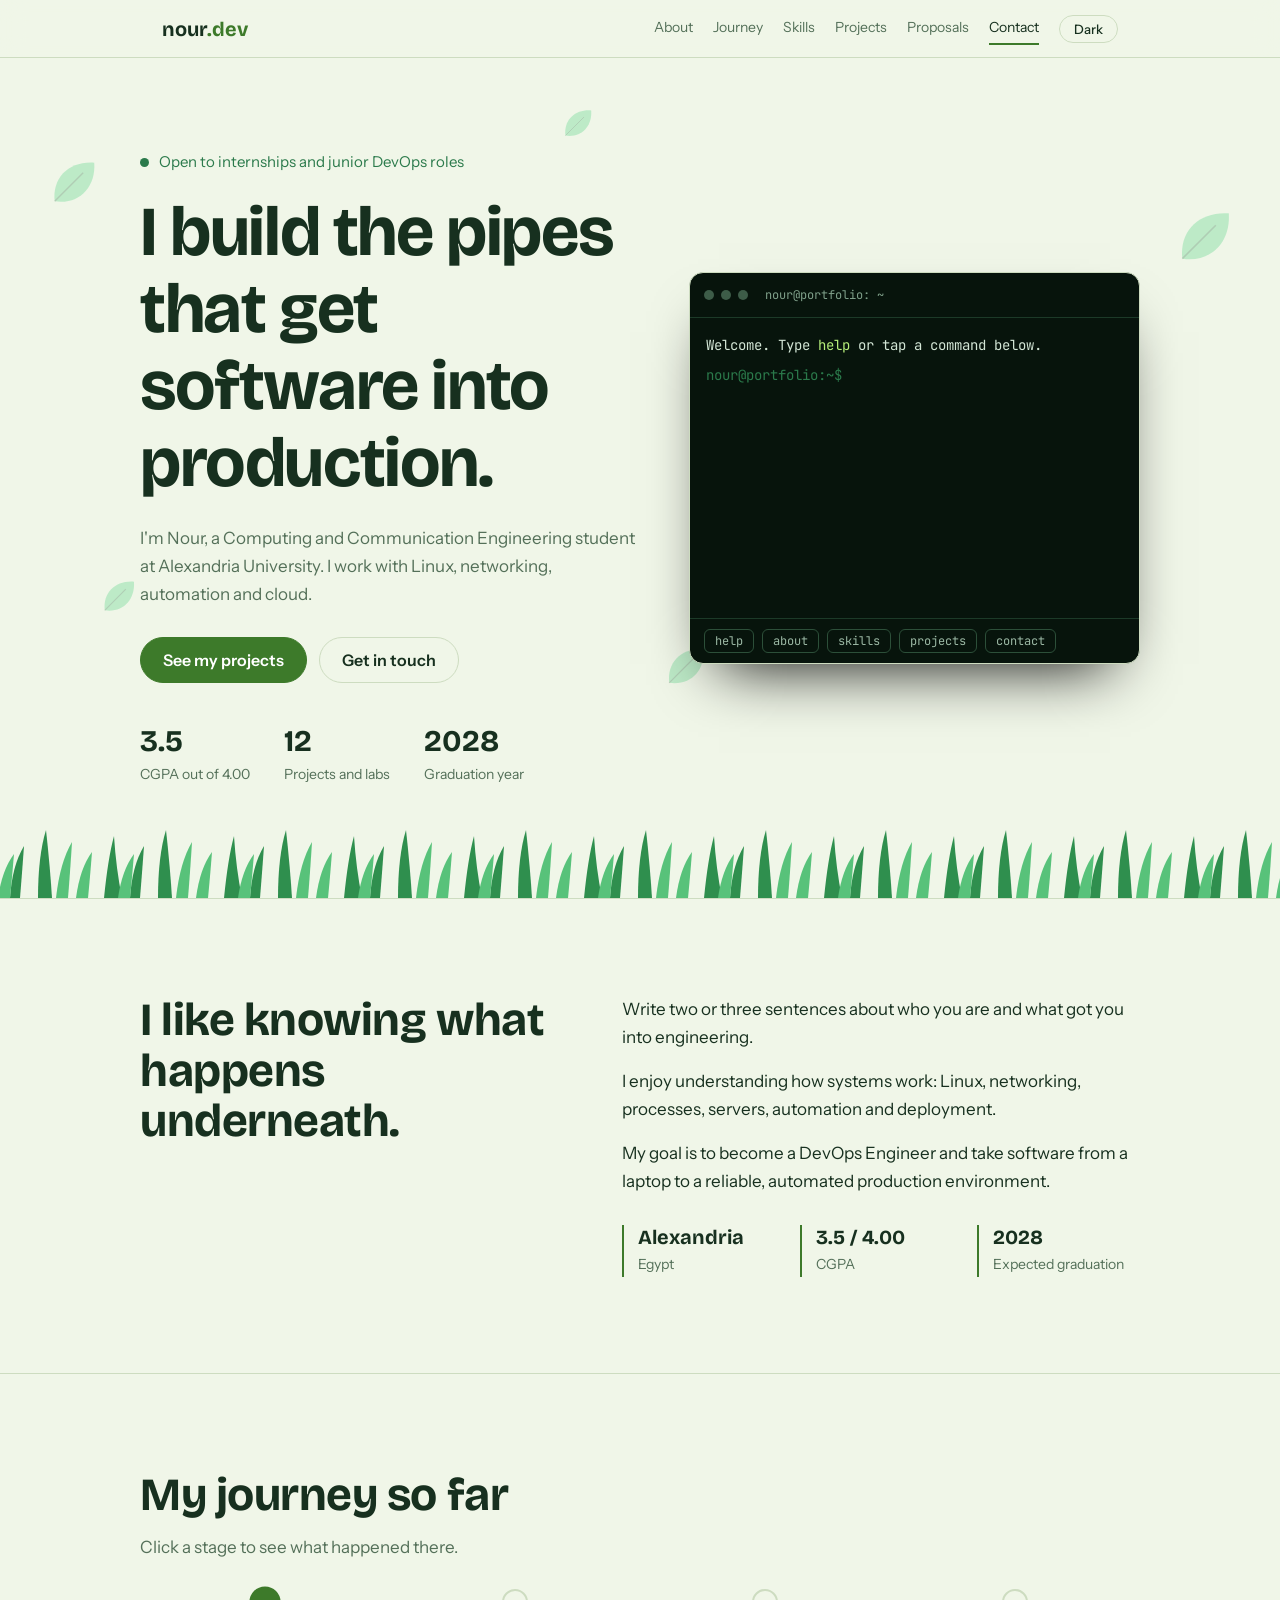
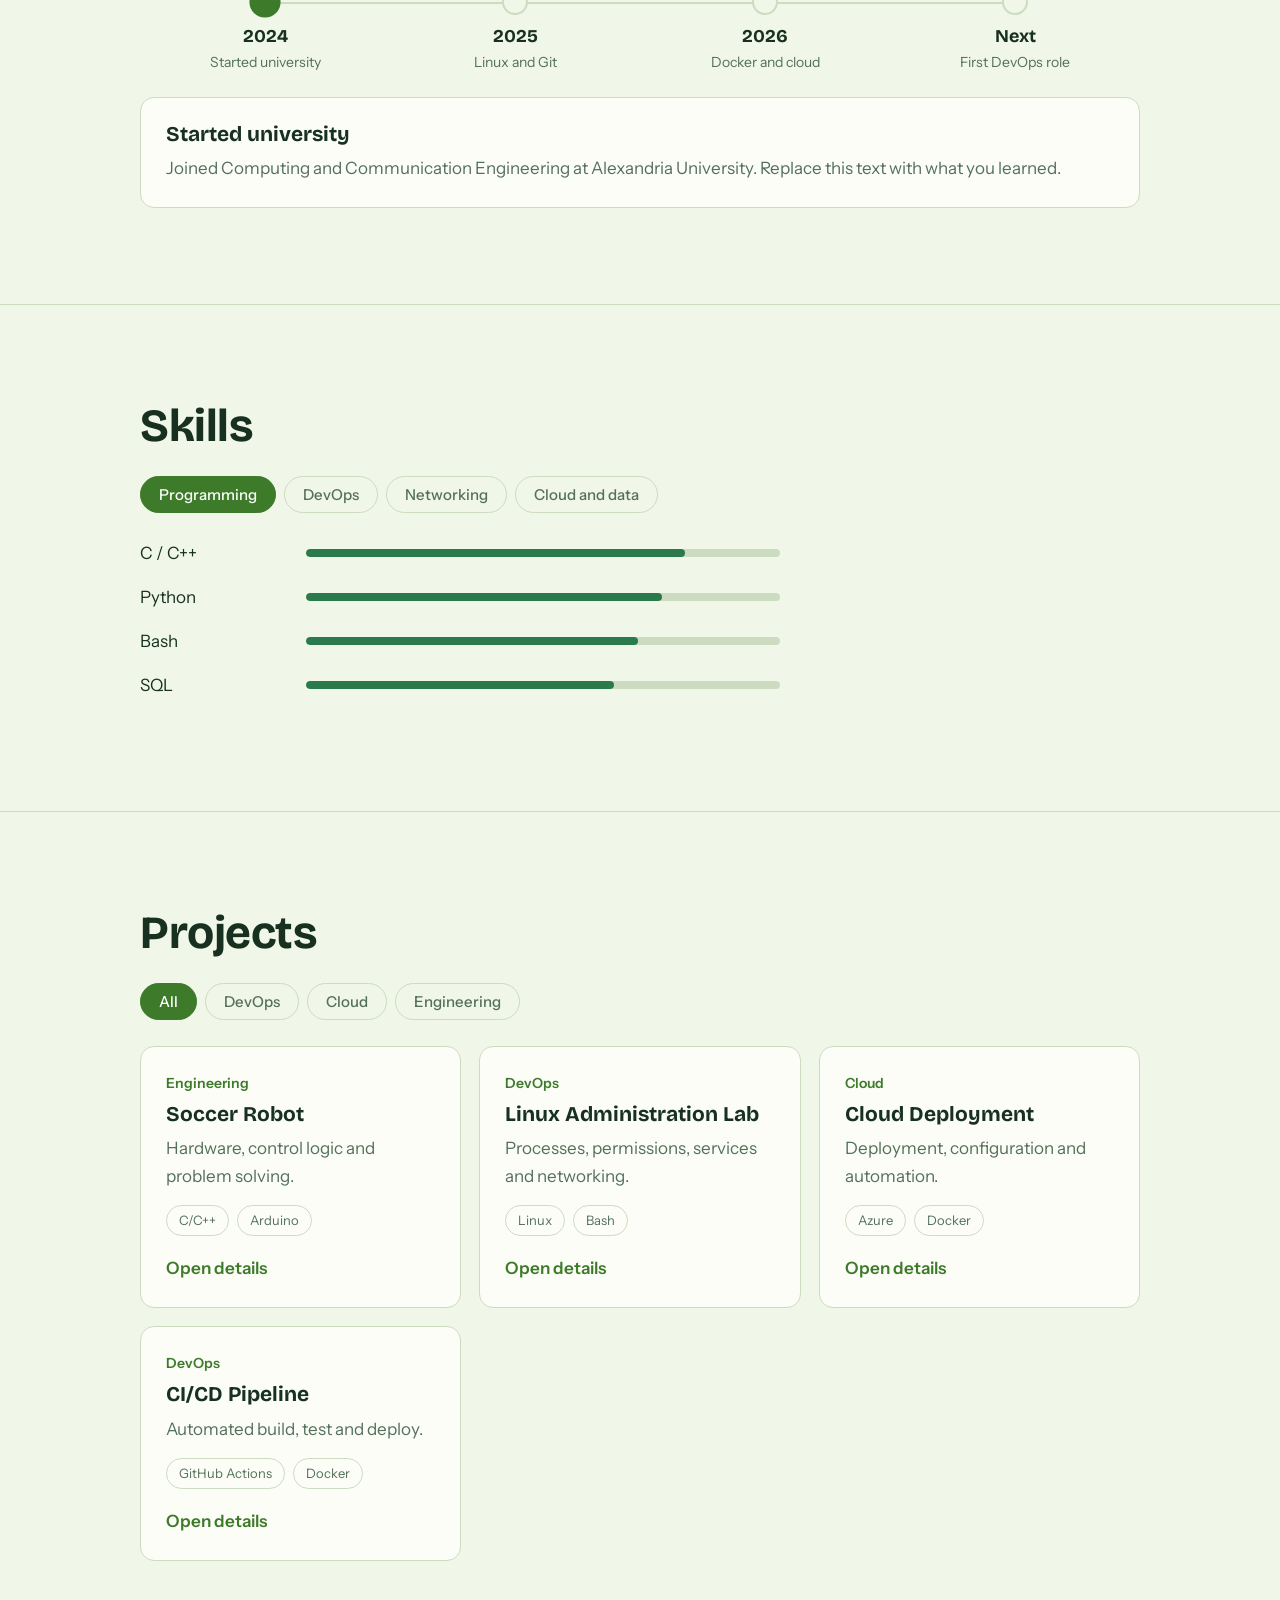
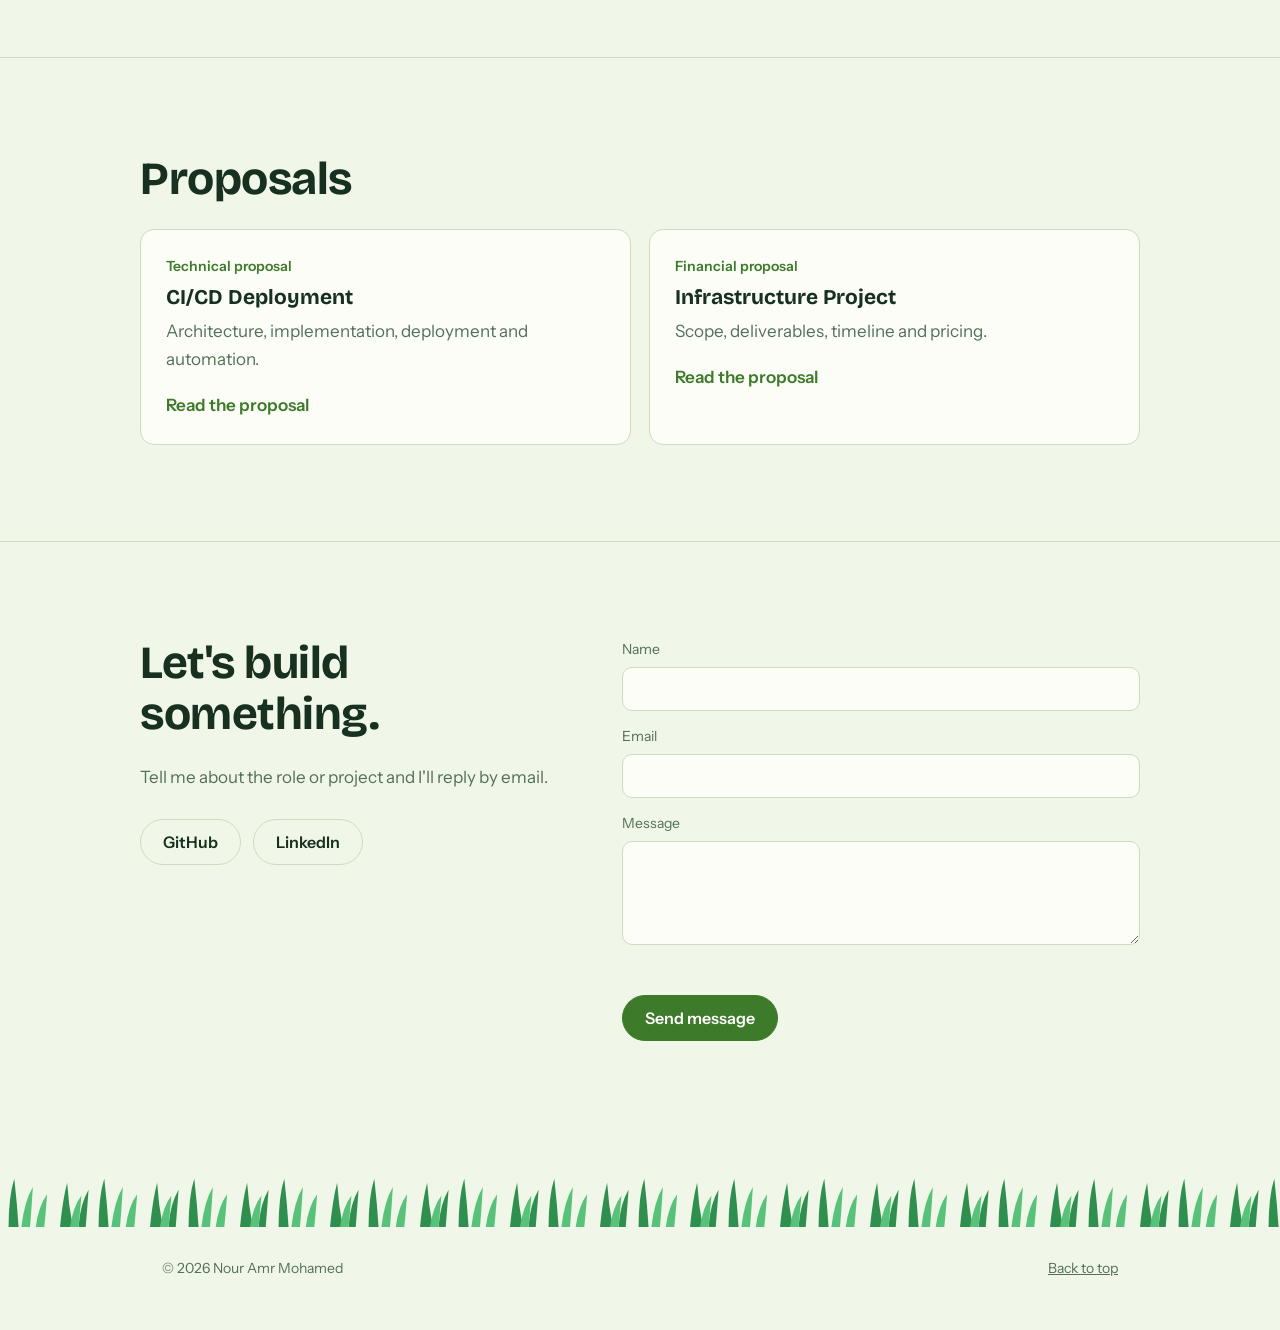
==== index.html @ ef07f208 "Add files via upload" ====
<!DOCTYPE html>
<html lang="en" data-theme="dark">
<head>
<meta charset="UTF-8">
<meta name="viewport" content="width=device-width, initial-scale=1.0">
<title>Nour Amr Mohamed — DevOps Engineer</title>
<meta name="description" content="Nour Amr Mohamed — Computing and Communication Engineering student and aspiring DevOps Engineer.">
<link rel="preconnect" href="https://fonts.googleapis.com">
<link rel="preconnect" href="https://fonts.gstatic.com" crossorigin>
<link rel="stylesheet" href="https://fonts.googleapis.com/css2?family=Bricolage+Grotesque:wght@500;700;800&family=Instrument+Sans:wght@400;500;600&family=JetBrains+Mono:wght@400;500&display=swap">
<link rel="stylesheet" href="style.css?v=5">
</head>
<body>
<div class="progress" id="progress"></div>

<nav>
  <div class="nav-container">
    <a class="logo" href="#home">nour<span>.dev</span></a>
    <button class="menu-btn" id="menuBtn" aria-label="Toggle menu" aria-expanded="false">Menu</button>
    <div class="nav-links" id="navLinks">
      <a href="#about">About</a>
      <a href="#journey">Journey</a>
      <a href="#skills">Skills</a>
      <a href="#projects">Projects</a>
      <a href="#proposals">Proposals</a>
      <a href="#contact">Contact</a>
      <button class="theme-btn" id="themeBtn" aria-label="Switch theme">Light</button>
    </div>
  </div>
</nav>

<header id="home">
  <i class="leaf" style="--x:4%;--y:12%;--s:46px;--d:0s"></i><i class="leaf" style="--x:44%;--y:6%;--s:30px;--d:-3s"></i><i class="leaf" style="--x:92%;--y:18%;--s:54px;--d:-6s"></i><i class="leaf" style="--x:8%;--y:62%;--s:34px;--d:-2s"></i><i class="leaf" style="--x:52%;--y:70%;--s:40px;--d:-8s"></i>
  <div class="container hero">
    <div>
      <p class="status"><i></i> Open to internships and junior DevOps roles</p>
      <h1>I build the pipes that get software into production.</h1>
      <p class="lead">I'm Nour, a Computing and Communication Engineering student at Alexandria University. I work with Linux, networking, automation and cloud.</p>
      <div class="buttons">
        <a class="button primary" href="#projects">See my projects</a>
        <a class="button" href="#contact">Get in touch</a>
      </div>
      <div class="counters">
        <div><b data-count="3.5" data-dec="1">0</b><span>CGPA out of 4.00</span></div>
        <div><b data-count="12">0</b><span>Projects and labs</span></div>
        <div><b data-count="2028">0</b><span>Graduation year</span></div>
      </div>
    </div>

    <div class="terminal" id="terminal" aria-label="Interactive terminal">
      <div class="term-bar"><span></span><span></span><span></span><em>nour@portfolio: ~</em></div>
      <div class="term-body" id="termBody">
        <div id="termOut"></div>
        <label class="term-line">
          <span class="prompt">nour@portfolio:~$</span>
          <input id="termIn" autocomplete="off" spellcheck="false" aria-label="Type a command">
        </label>
      </div>
      <div class="term-hints">
        <button data-cmd="help">help</button>
        <button data-cmd="about">about</button>
        <button data-cmd="skills">skills</button>
        <button data-cmd="projects">projects</button>
        <button data-cmd="contact">contact</button>
      </div>
    </div>
  </div>
  <div class="grass" aria-hidden="true"></div>
</header>

<section id="about">
  <div class="container split">
    <div>
      <h2>I like knowing what happens underneath.</h2>
    </div>
    <div class="prose">
      <p>Write two or three sentences about who you are and what got you into engineering.</p>
      <p>I enjoy understanding how systems work: Linux, networking, processes, servers, automation and deployment.</p>
      <p>My goal is to become a DevOps Engineer and take software from a laptop to a reliable, automated production environment.</p>
      <div class="facts">
        <div><b>Alexandria</b><span>Egypt</span></div>
        <div><b>3.5 / 4.00</b><span>CGPA</span></div>
        <div><b>2028</b><span>Expected graduation</span></div>
      </div>
    </div>
  </div>
</section>

<section id="journey">
  <div class="container">
    <h2>My journey so far</h2>
    <p class="muted intro">Click a stage to see what happened there.</p>
    <div class="pipeline" id="pipeline">
      <button class="stage active" data-i="0"><i></i><b>2024</b><span>Started university</span></button>
      <button class="stage" data-i="1"><i></i><b>2025</b><span>Linux and Git</span></button>
      <button class="stage" data-i="2"><i></i><b>2026</b><span>Docker and cloud</span></button>
      <button class="stage" data-i="3"><i></i><b>Next</b><span>First DevOps role</span></button>
    </div>
    <div class="card stage-detail" id="stageDetail" aria-live="polite"></div>
  </div>
</section>

<section id="skills">
  <div class="container">
    <h2>Skills</h2>
    <div class="tabs" role="tablist">
      <button class="tab active" data-tab="prog" role="tab">Programming</button>
      <button class="tab" data-tab="devops" role="tab">DevOps</button>
      <button class="tab" data-tab="net" role="tab">Networking</button>
      <button class="tab" data-tab="cloud" role="tab">Cloud and data</button>
    </div>

    <div class="panel active" id="prog">
      <div class="skill"><span>C / C++</span><div class="bar"><i style="--v:80%"></i></div></div>
      <div class="skill"><span>Python</span><div class="bar"><i style="--v:75%"></i></div></div>
      <div class="skill"><span>Bash</span><div class="bar"><i style="--v:70%"></i></div></div>
      <div class="skill"><span>SQL</span><div class="bar"><i style="--v:65%"></i></div></div>
    </div>
    <div class="panel" id="devops">
      <div class="skill"><span>Linux</span><div class="bar"><i style="--v:75%"></i></div></div>
      <div class="skill"><span>Git and GitHub</span><div class="bar"><i style="--v:80%"></i></div></div>
      <div class="skill"><span>Docker</span><div class="bar"><i style="--v:60%"></i></div></div>
      <div class="skill"><span>CI/CD</span><div class="bar"><i style="--v:55%"></i></div></div>
    </div>
    <div class="panel" id="net">
      <div class="skill"><span>TCP/IP</span><div class="bar"><i style="--v:70%"></i></div></div>
      <div class="skill"><span>CCNA fundamentals</span><div class="bar"><i style="--v:65%"></i></div></div>
      <div class="skill"><span>Troubleshooting</span><div class="bar"><i style="--v:60%"></i></div></div>
    </div>
    <div class="panel" id="cloud">
      <div class="skill"><span>Azure</span><div class="bar"><i style="--v:50%"></i></div></div>
      <div class="skill"><span>Data pipelines</span><div class="bar"><i style="--v:55%"></i></div></div>
      <div class="skill"><span>SQL</span><div class="bar"><i style="--v:65%"></i></div></div>
    </div>
  </div>
</section>

<section id="projects">
  <div class="container">
    <h2>Projects</h2>
    <div class="filters" id="filters">
      <button class="chip active" data-f="all">All</button>
      <button class="chip" data-f="devops">DevOps</button>
      <button class="chip" data-f="cloud">Cloud</button>
      <button class="chip" data-f="engineering">Engineering</button>
    </div>

    <div class="grid" id="projectGrid">
      <article class="card project" data-cat="engineering" tabindex="0"
        data-title="Soccer Robot"
        data-desc="Describe the robot, your role, the hardware you used and what you learned. Add results or a demo link."
        data-tags="C/C++,Arduino,Robotics" data-link="#">
        <p class="type">Engineering</p>
        <h3>Soccer Robot</h3>
        <p class="muted">Hardware, control logic and problem solving.</p>
        <div class="tags"><span>C/C++</span><span>Arduino</span></div>
        <span class="more">Open details</span>
      </article>

      <article class="card project" data-cat="devops" tabindex="0"
        data-title="Linux Administration Lab"
        data-desc="Explain the lab setup, what you practised (users, permissions, services, networking) and link the repository."
        data-tags="Linux,Bash,Networking" data-link="https://github.com/nouramr00434">
        <p class="type">DevOps</p>
        <h3>Linux Administration Lab</h3>
        <p class="muted">Processes, permissions, services and networking.</p>
        <div class="tags"><span>Linux</span><span>Bash</span></div>
        <span class="more">Open details</span>
      </article>

      <article class="card project" data-cat="cloud" tabindex="0"
        data-title="Cloud Deployment"
        data-desc="Describe the app, how it is deployed, and the automation behind it. Add an architecture diagram if you have one."
        data-tags="Azure,Docker,Git" data-link="https://github.com/nouramr00434">
        <p class="type">Cloud</p>
        <h3>Cloud Deployment</h3>
        <p class="muted">Deployment, configuration and automation.</p>
        <div class="tags"><span>Azure</span><span>Docker</span></div>
        <span class="more">Open details</span>
      </article>

      <article class="card project" data-cat="devops" tabindex="0"
        data-title="CI/CD Pipeline"
        data-desc="Describe the pipeline stages: build, test, containerise, deploy. Say which tool runs it."
        data-tags="GitHub Actions,Docker" data-link="https://github.com/nouramr00434">
        <p class="type">DevOps</p>
        <h3>CI/CD Pipeline</h3>
        <p class="muted">Automated build, test and deploy.</p>
        <div class="tags"><span>GitHub Actions</span><span>Docker</span></div>
        <span class="more">Open details</span>
      </article>
    </div>
  </div>
</section>

<section id="proposals">
  <div class="container">
    <h2>Proposals</h2>
    <div class="grid">
      <div class="card">
        <p class="type">Technical proposal</p>
        <h3>CI/CD Deployment</h3>
        <p class="muted">Architecture, implementation, deployment and automation.</p>
        <a class="more" href="proposals/technical-proposal.pdf">Read the proposal</a>
      </div>
      <div class="card">
        <p class="type">Financial proposal</p>
        <h3>Infrastructure Project</h3>
        <p class="muted">Scope, deliverables, timeline and pricing.</p>
        <a class="more" href="proposals/financial-proposal.pdf">Read the proposal</a>
      </div>
    </div>
  </div>
</section>

<section id="contact">
  <div class="container split">
    <div>
      <h2>Let's build something.</h2>
      <p class="muted">Tell me about the role or project and I'll reply by email.</p>
      <div class="buttons">
        <a class="button" href="https://github.com/nouramr00434">GitHub</a>
        <a class="button" href="https://www.linkedin.com/in/nour-amr-336510366/">LinkedIn</a>
      </div>
    </div>
    <form id="contactForm" novalidate>
      <label>Name<input name="name" required></label>
      <label>Email<input name="email" type="email" required></label>
      <label>Message<textarea name="msg" rows="4" required></textarea></label>
      <p class="form-msg" id="formMsg" role="status"></p>
      <button class="button primary" type="submit">Send message</button>
    </form>
  </div>
</section>

<div class="grass foot" aria-hidden="true"></div>
<footer>
  <p>© 2026 Nour Amr Mohamed</p>
  <a href="#home">Back to top</a>
</footer>

<dialog id="modal">
  <button class="close" id="closeModal" aria-label="Close">Close</button>
  <p class="type" id="mType"></p>
  <h3 id="mTitle"></h3>
  <p id="mDesc"></p>
  <div class="tags" id="mTags"></div>
  <a class="button primary" id="mLink" href="#">View on GitHub</a>
</dialog>

<script src="script.js?v=5"></script>
</body>
</html>
---- style.css ----
:root{
  --bg:#0d1f15;--surface:#13291c;--line:#244a33;
  --text:#e8f4e9;--muted:#9bb8a4;
  --accent:#a3e65f;--green:#5fd68c;--ink:#0d1f15;
  --display:'Bricolage Grotesque',sans-serif;
  --body:'Instrument Sans',sans-serif;
  --mono:'JetBrains Mono',ui-monospace,Menlo,Consolas,monospace;
}
:root[data-theme="light"]{
  --bg:#f0f6e8;--surface:#fbfdf6;--line:#cddcc0;
  --text:#17301f;--muted:#547059;--accent:#3d7a2a;--green:#2b7a4b;--ink:#fff;
}
*{box-sizing:border-box;margin:0}
html{scroll-behavior:smooth;scroll-padding-top:70px}
body{background:var(--bg);color:var(--text);font:17px/1.65 var(--body);transition:background .3s,color .3s}
a{color:inherit}
h1,h2,h3{font-family:var(--display);line-height:1.1}
h1{font-size:clamp(40px,6vw,70px);margin-bottom:22px;letter-spacing:-.02em}
h2{font-size:clamp(30px,4.5vw,46px);margin-bottom:24px;letter-spacing:-.01em}
h3{font-size:21px;margin-bottom:8px}
section{padding:96px 22px;border-top:1px solid var(--line)}
.container{max-width:1000px;margin:auto}
.muted{color:var(--muted)}
.intro{margin:-12px 0 28px}
.split{display:grid;grid-template-columns:1fr 1.2fr;gap:50px;align-items:start}
:focus-visible{outline:2px solid var(--accent);outline-offset:3px}

.progress{position:fixed;top:0;left:0;height:3px;width:0;background:var(--accent);z-index:30}

/* nav */
nav{position:sticky;top:0;z-index:20;background:color-mix(in srgb,var(--bg) 88%,transparent);backdrop-filter:blur(12px);border-bottom:1px solid var(--line)}
.nav-container{max-width:1000px;margin:auto;padding:12px 22px;display:flex;justify-content:space-between;align-items:center;gap:20px}
.logo{font:700 20px var(--display);text-decoration:none}
.logo span{color:var(--accent)}
.nav-links{display:flex;gap:20px;align-items:center}
.nav-links a{color:var(--muted);text-decoration:none;font-size:14px;padding:4px 0;border-bottom:2px solid transparent}
.nav-links a:hover{color:var(--text)}
.nav-links a.active{color:var(--text);border-color:var(--accent)}
.theme-btn,.menu-btn{font:500 13px var(--body);background:none;color:var(--text);border:1px solid var(--line);border-radius:999px;padding:5px 14px;cursor:pointer}
.menu-btn{display:none}

/* hero */
#home{position:relative;overflow:hidden;padding-bottom:110px;border-top:none;padding:70px 22px 90px;min-height:calc(100vh - 60px);display:flex;align-items:center}
.hero{display:grid;grid-template-columns:1.05fr .95fr;gap:50px;align-items:center}
.status{display:flex;align-items:center;gap:10px;color:var(--green);font-size:15px;margin-bottom:20px}
.status i{width:9px;height:9px;border-radius:50%;background:var(--green);animation:pulse 2s infinite}
@keyframes pulse{50%{box-shadow:0 0 0 7px transparent;opacity:.6}0%{box-shadow:0 0 0 0 var(--green)}}
.lead{color:var(--muted);max-width:560px}
.buttons{display:flex;flex-wrap:wrap;gap:12px;margin-top:28px}
.button{display:inline-block;padding:12px 22px;border-radius:999px;border:1px solid var(--line);background:none;color:var(--text);text-decoration:none;font:600 16px var(--body);cursor:pointer;transition:transform .2s,border-color .2s}
.button:hover{transform:translateY(-2px);border-color:var(--accent)}
.button.primary{background:var(--accent);border-color:var(--accent);color:var(--ink)}
.counters{display:flex;gap:34px;margin-top:40px;flex-wrap:wrap}
.counters b{display:block;font:700 30px var(--display)}
.counters span{color:var(--muted);font-size:14px}

/* terminal: the memorable element */
.terminal{background:#07140c;border:1px solid var(--line);border-radius:14px;overflow:hidden;box-shadow:0 30px 60px -30px #000;color:#d3e6d6;font:14px/1.7 var(--mono)}
.term-bar{display:flex;align-items:center;gap:7px;padding:12px 14px;border-bottom:1px solid #1c3a28}
.term-bar span{width:10px;height:10px;border-radius:50%;background:#3d5c48}
.term-bar em{margin-left:10px;font-style:normal;color:#7fa08a;font-size:12px}
.term-body{height:300px;overflow-y:auto;padding:16px;cursor:text}
.term-body .out{white-space:pre-wrap;margin-bottom:6px}
.term-body .cmd{color:#fff}
.term-body .ok{color:var(--green)}
.term-body .hl{color:#b6ef7a}
.term-line{display:flex;gap:8px}
.prompt{color:var(--green);white-space:nowrap}
.term-line input{flex:1;min-width:0;background:none;border:0;outline:0;color:#fff;font:inherit;caret-color:var(--accent)}
.term-hints{display:flex;flex-wrap:wrap;gap:8px;padding:10px 14px;border-top:1px solid #1c3a28}
.term-hints button{font:12px var(--mono);background:none;border:1px solid #2c4f39;color:#9bb8a4;border-radius:6px;padding:3px 10px;cursor:pointer}
.term-hints button:hover{color:var(--accent);border-color:var(--accent)}

/* about */
.prose p{margin-bottom:16px;max-width:60ch}
.facts{display:grid;grid-template-columns:repeat(auto-fit,minmax(130px,1fr));gap:15px;margin-top:30px}
.facts div{border-left:2px solid var(--accent);padding-left:14px}
.facts b{display:block;font:700 20px var(--display)}
.facts span{color:var(--muted);font-size:14px}

/* journey pipeline */
.pipeline{display:grid;grid-template-columns:repeat(4,1fr);position:relative;margin-bottom:22px}
.pipeline::before{content:"";position:absolute;top:13px;left:12%;right:12%;height:2px;background:var(--line)}
.stage{position:relative;background:none;border:0;color:var(--muted);text-align:center;cursor:pointer;font:inherit;padding:0 8px}
.stage i{display:block;width:26px;height:26px;margin:0 auto 10px;border-radius:50%;background:var(--bg);border:2px solid var(--line);transition:.25s}
.stage b{display:block;font:700 18px var(--display);color:var(--text)}
.stage span{font-size:14px}
.stage.done i{background:var(--green);border-color:var(--green)}
.stage.active i{background:var(--accent);border-color:var(--accent);transform:scale(1.2)}
.stage-detail{min-height:96px}

/* skills */
.tabs,.filters{display:flex;flex-wrap:wrap;gap:8px;margin-bottom:26px}
.tab,.chip{font:500 15px var(--body);background:none;color:var(--muted);border:1px solid var(--line);border-radius:999px;padding:8px 18px;cursor:pointer;transition:.2s}
.tab:hover,.chip:hover{color:var(--text)}
.tab.active,.chip.active{background:var(--accent);border-color:var(--accent);color:var(--ink)}
.panel{display:none;max-width:640px}
.panel.active{display:block}
.skill{display:grid;grid-template-columns:150px 1fr;gap:16px;align-items:center;margin-bottom:16px}
.bar{height:8px;background:var(--line);border-radius:99px;overflow:hidden}
.bar i{display:block;height:100%;width:0;background:var(--green);border-radius:99px;transition:width .9s cubic-bezier(.2,.8,.2,1)}
.panel.active .bar i{width:var(--v)}

/* cards */
.grid{display:grid;grid-template-columns:repeat(auto-fit,minmax(270px,1fr));gap:18px}
.card{background:var(--surface);border:1px solid var(--line);border-radius:14px;padding:25px;transition:border-color .2s,transform .2s}
.project{cursor:pointer}
.project:hover,.project:focus-visible{border-color:var(--accent);transform:translateY(-3px)}
.project.hide{display:none}
.type{color:var(--accent);font-size:14px;font-weight:600;margin-bottom:8px}
.tags{display:flex;flex-wrap:wrap;gap:8px;margin-top:15px}
.tags span{border:1px solid var(--line);border-radius:999px;padding:4px 12px;font-size:13px;color:var(--muted)}
.more{display:inline-block;margin-top:18px;color:var(--accent);font-weight:600;text-decoration:none}

/* contact */
form{display:grid;gap:14px}
label{display:grid;gap:6px;font-size:14px;color:var(--muted)}
input,textarea{font:16px var(--body);color:var(--text);background:var(--surface);border:1px solid var(--line);border-radius:10px;padding:11px 14px;width:100%}
input:focus,textarea:focus{outline:2px solid var(--accent);border-color:transparent}
input.bad,textarea.bad{border-color:#e5645b}
.form-msg{min-height:22px;font-size:14px;color:var(--green)}
.form-msg.err{color:#e5645b}
form .button{justify-self:start}

footer{max-width:1000px;margin:auto;padding:30px 22px 50px;display:flex;justify-content:space-between;color:var(--muted);font-size:14px}

/* modal */
dialog{margin:auto;max-width:520px;width:calc(100% - 40px);background:var(--surface);color:var(--text);border:1px solid var(--line);border-radius:16px;padding:32px}
dialog::backdrop{background:rgba(5,10,16,.7);backdrop-filter:blur(3px)}
dialog[open]{animation:pop .22s ease}
@keyframes pop{from{opacity:0;transform:translateY(12px) scale(.98)}}
dialog p{margin-bottom:12px}
dialog .button{margin-top:20px}
.close{position:absolute;top:14px;right:14px;font:500 13px var(--body);background:none;color:var(--muted);border:1px solid var(--line);border-radius:999px;padding:4px 12px;cursor:pointer}

@media(max-width:800px){
  .hero,.split{grid-template-columns:1fr}
  section{padding:70px 20px}
  .menu-btn{display:block}
  .nav-links{display:none;position:absolute;top:100%;left:0;right:0;flex-direction:column;align-items:flex-start;gap:14px;padding:18px 22px;background:var(--bg);border-bottom:1px solid var(--line)}
  .nav-links.open{display:flex}
  .pipeline{grid-template-columns:1fr 1fr;row-gap:22px}
  .pipeline::before{display:none}
  .skill{grid-template-columns:110px 1fr}
}
@media(prefers-reduced-motion:reduce){.status i{animation:none}html{scroll-behavior:auto}}


/* LEAVES AND GRASS */
.hero{position:relative;z-index:1}
.leaf{position:absolute;left:var(--x);top:var(--y);width:var(--s);height:var(--s);z-index:0;pointer-events:none;opacity:.35;
  background:url("data:image/svg+xml,%3Csvg xmlns='http://www.w3.org/2000/svg' viewBox='0 0 100 100'%3E%3Cpath d='M8 92C2 40 40 4 94 8c4 54-34 92-86 84z' fill='%235fd68c'/%3E%3Cpath d='M8 92L70 30' stroke='%230d1f15' stroke-width='3' fill='none' opacity='.45'/%3E%3C/svg%3E") center/contain no-repeat;
  animation:drift 9s ease-in-out infinite;animation-delay:var(--d)}
@keyframes drift{0%,100%{transform:translate(0,0) rotate(0)}50%{transform:translate(14px,22px) rotate(25deg)}}
.grass{position:absolute;left:0;right:0;bottom:0;height:70px;pointer-events:none;
  background:url("data:image/svg+xml,%3Csvg xmlns='http://www.w3.org/2000/svg' width='120' height='70' viewBox='0 0 120 70'%3E%3Cg fill='%232f8f4e'%3E%3Cpath d='M4 70Q8 30 14 8Q16 40 22 70z'/%3E%3Cpath d='M30 70Q32 38 44 18Q42 46 40 70z'/%3E%3Cpath d='M58 70Q58 28 66 2Q70 38 72 70z'/%3E%3C/g%3E%3Cg fill='%2358c27a'%3E%3Cpath d='M18 70Q22 42 34 26Q32 50 30 70z'/%3E%3Cpath d='M76 70Q80 34 92 14Q90 46 88 70z'/%3E%3Cpath d='M96 70Q100 40 112 24Q110 50 108 70z'/%3E%3C/g%3E%3C/svg%3E") repeat-x bottom/120px 70px;
  transform-origin:bottom;animation:sway 6s ease-in-out infinite alternate}
@keyframes sway{to{transform:skewX(2deg)}}
.grass.foot{position:relative;height:50px;margin-top:40px;background-size:90px 50px}
@media(prefers-reduced-motion:reduce){.leaf,.grass{animation:none}}
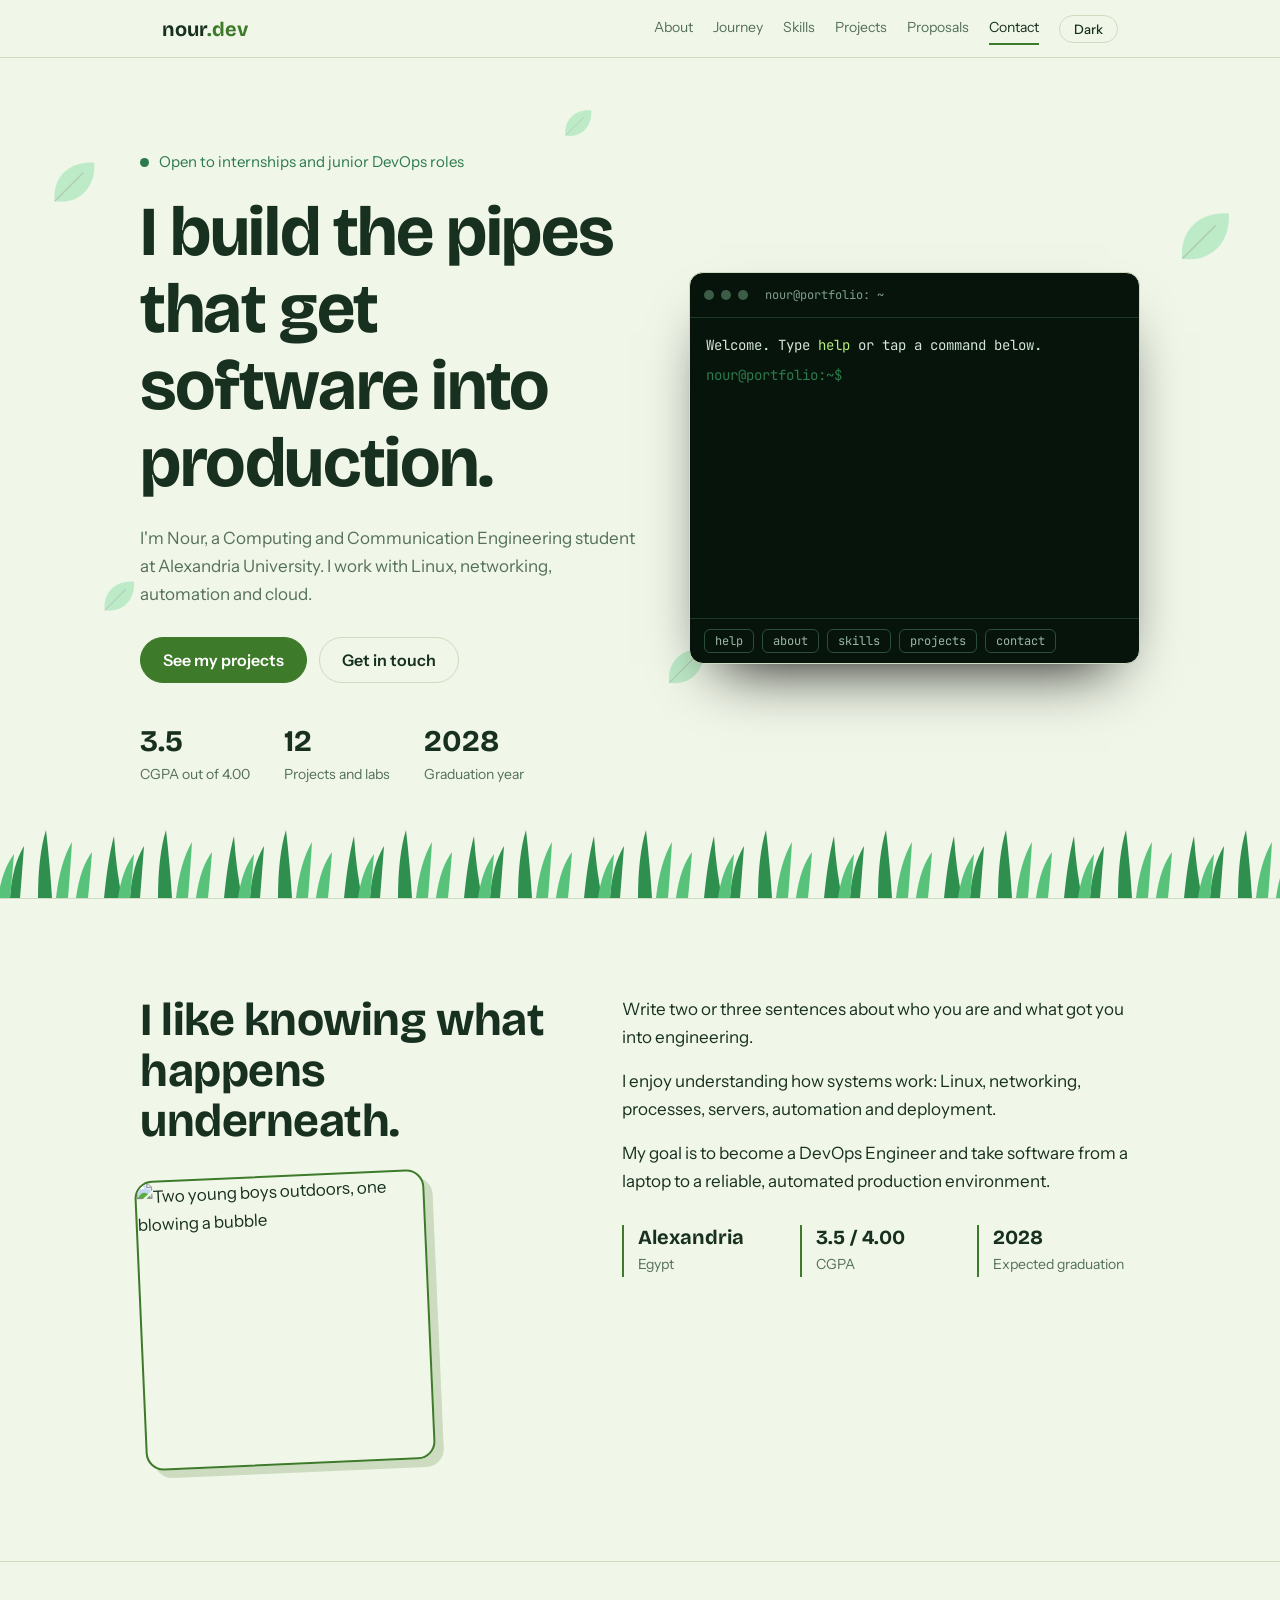
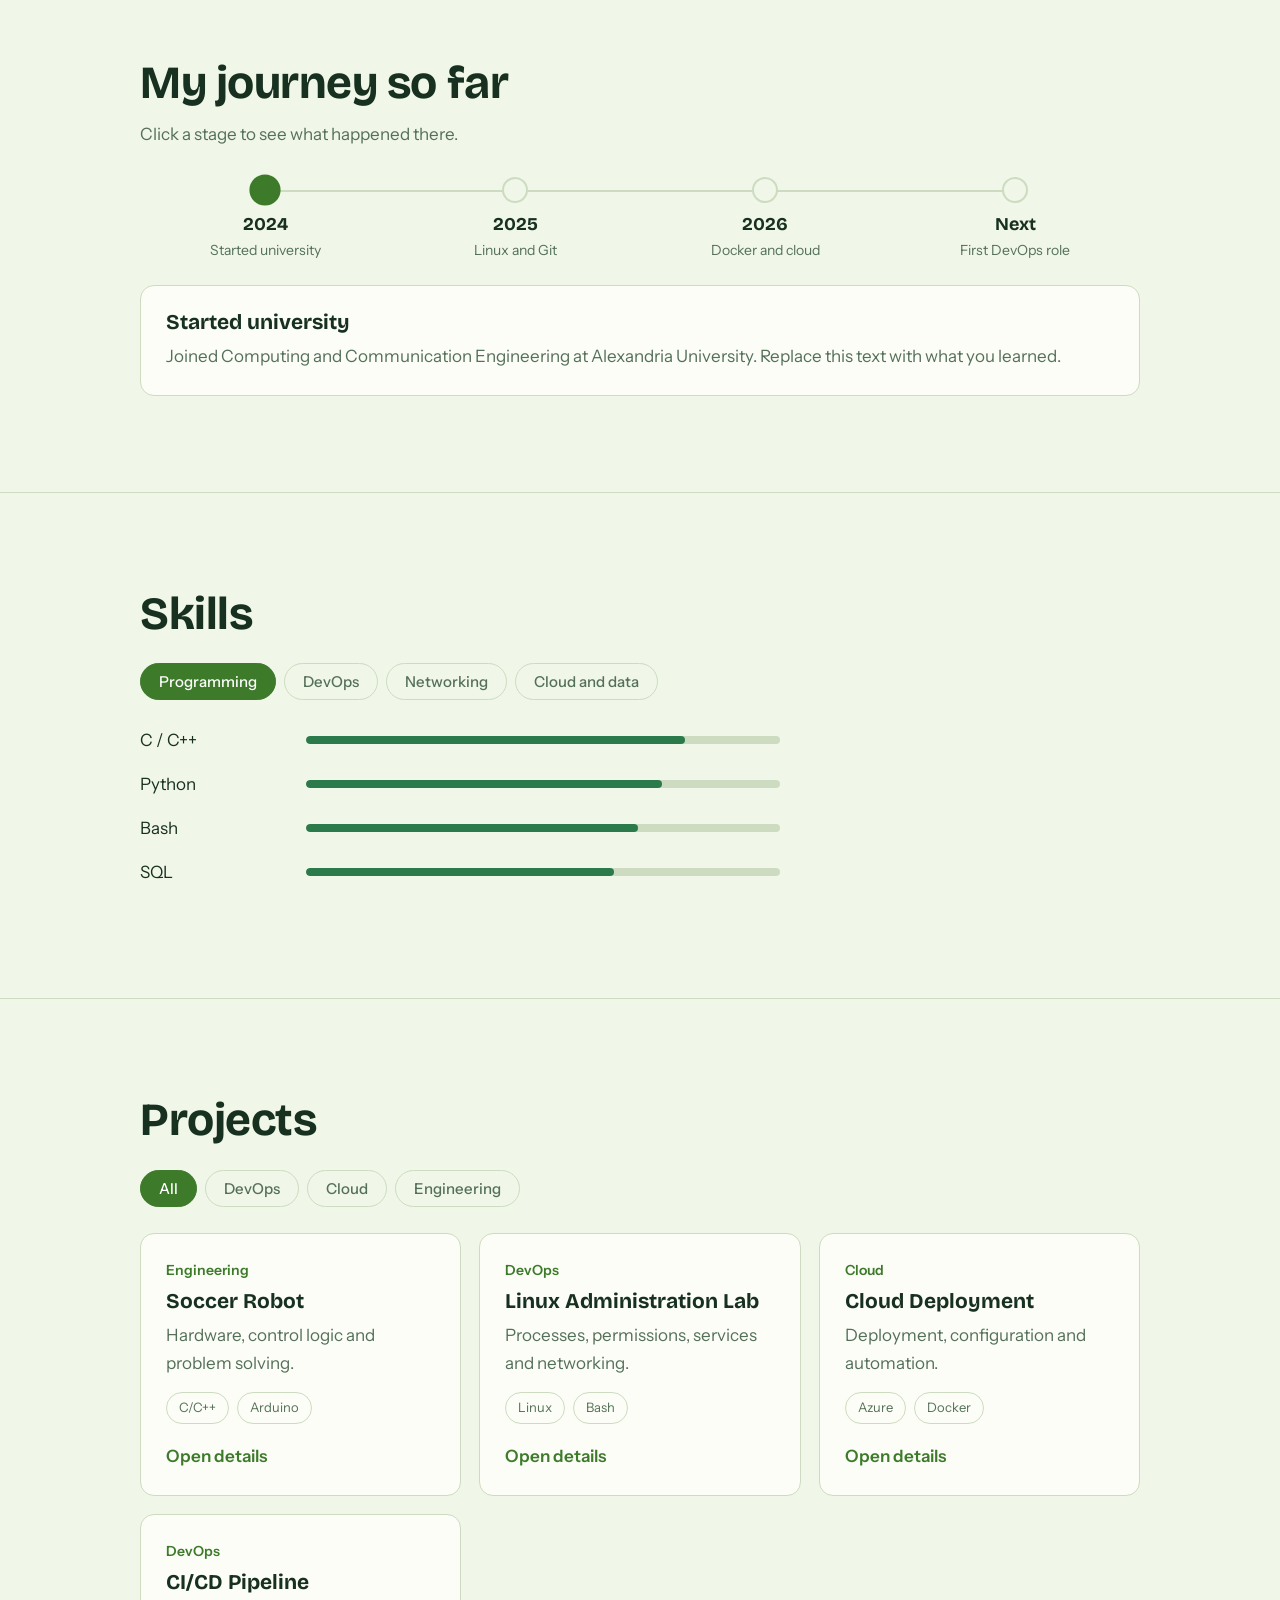
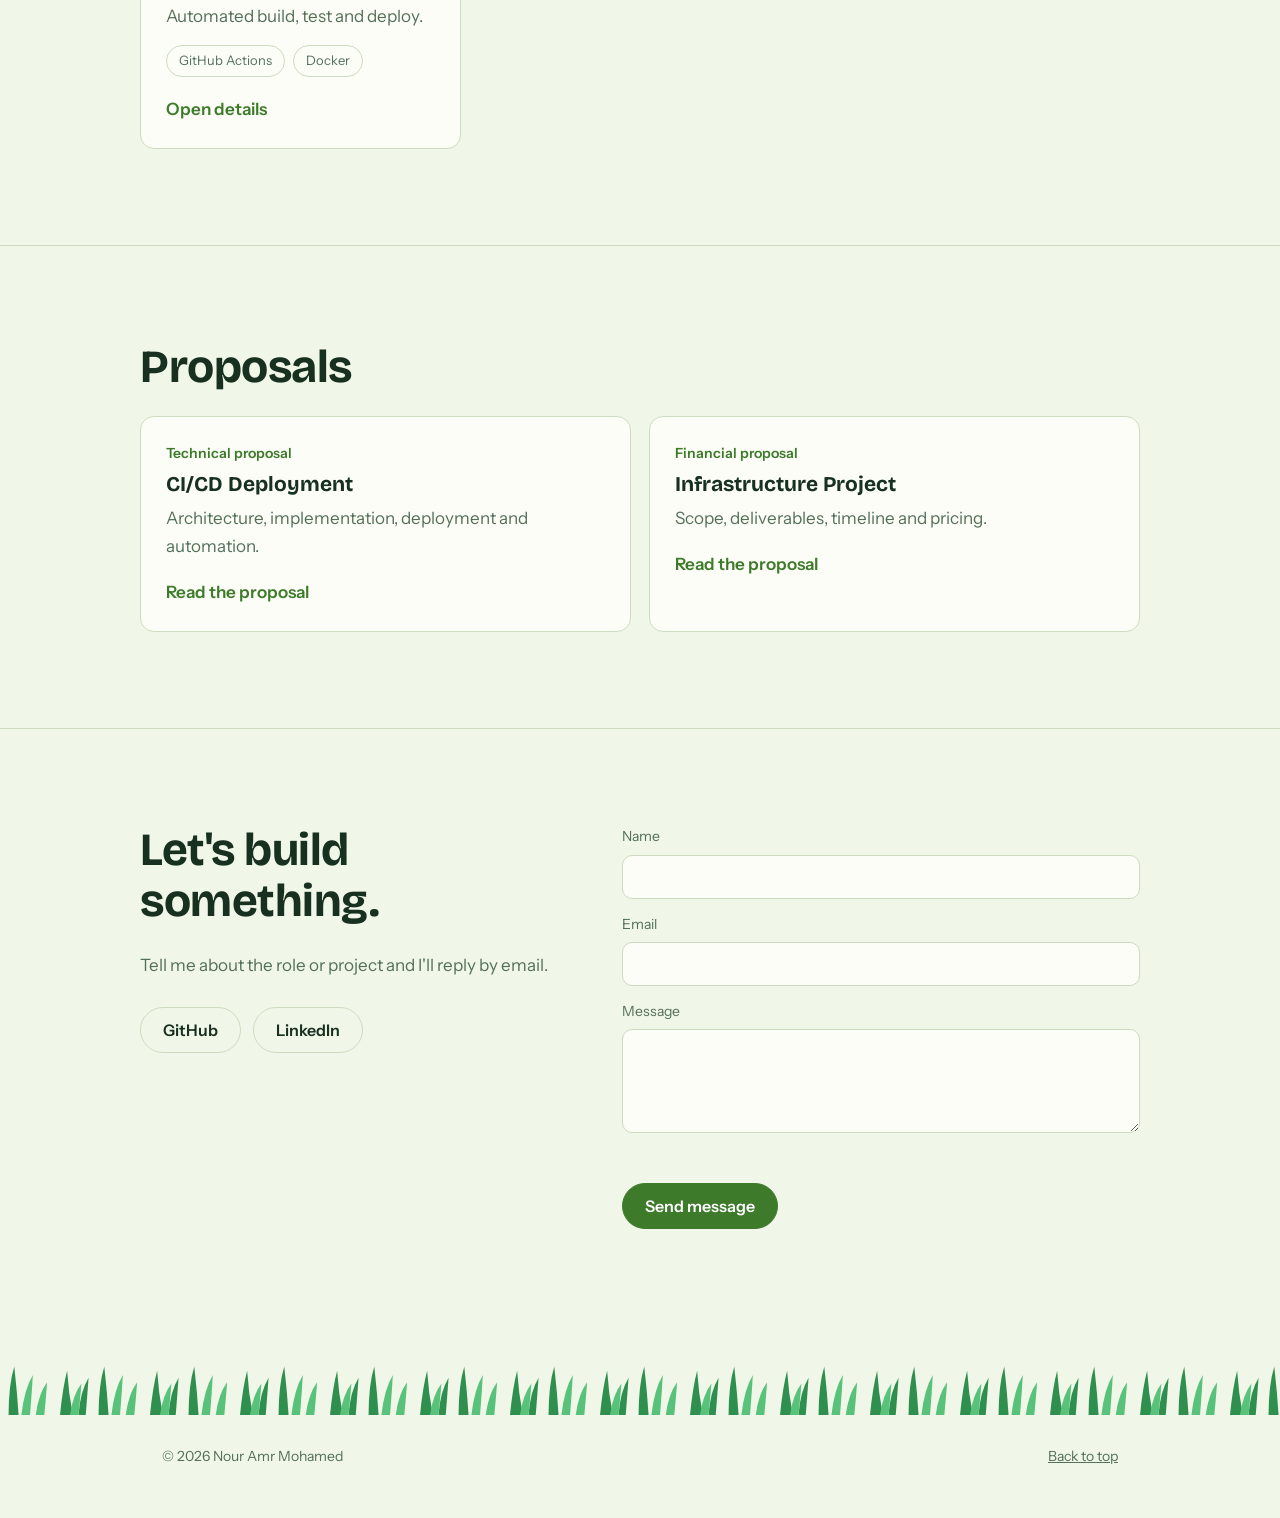
==== commit 1e5bc075: "Add files via upload" ====
--- a/index.html
+++ b/index.html
@@ -8,7 +8,7 @@
 <link rel="preconnect" href="https://fonts.googleapis.com">
 <link rel="preconnect" href="https://fonts.gstatic.com" crossorigin>
 <link rel="stylesheet" href="https://fonts.googleapis.com/css2?family=Bricolage+Grotesque:wght@500;700;800&family=Instrument+Sans:wght@400;500;600&family=JetBrains+Mono:wght@400;500&display=swap">
-<link rel="stylesheet" href="style.css?v=5">
+<link rel="stylesheet" href="style.css?v=6">
 </head>
 <body>
 <div class="progress" id="progress"></div>
@@ -72,6 +72,7 @@
   <div class="container split">
     <div>
       <h2>I like knowing what happens underneath.</h2>
+      <figure class="photo"><img src="images/photo.jpg" alt="Two young boys outdoors, one blowing a bubble" width="640" height="640" loading="lazy"></figure>
     </div>
     <div class="prose">
       <p>Write two or three sentences about who you are and what got you into engineering.</p>
@@ -248,6 +249,6 @@
   <a class="button primary" id="mLink" href="#">View on GitHub</a>
 </dialog>
 
-<script src="script.js?v=5"></script>
+<script src="script.js?v=6"></script>
 </body>
 </html>
--- a/style.css
+++ b/style.css
@@ -159,3 +159,8 @@
 @keyframes sway{to{transform:skewX(2deg)}}
 .grass.foot{position:relative;height:50px;margin-top:40px;background-size:90px 50px}
 @media(prefers-reduced-motion:reduce){.leaf,.grass{animation:none}}
+
+/* ABOUT PHOTO */
+.photo{width:min(290px,100%);margin-top:28px;transform:rotate(-2.5deg);transition:transform .3s}
+.photo:hover{transform:rotate(0) scale(1.02)}
+.photo img{display:block;width:100%;height:auto;aspect-ratio:1;object-fit:cover;border-radius:18px;border:2px solid var(--accent);box-shadow:8px 8px 0 var(--line)}
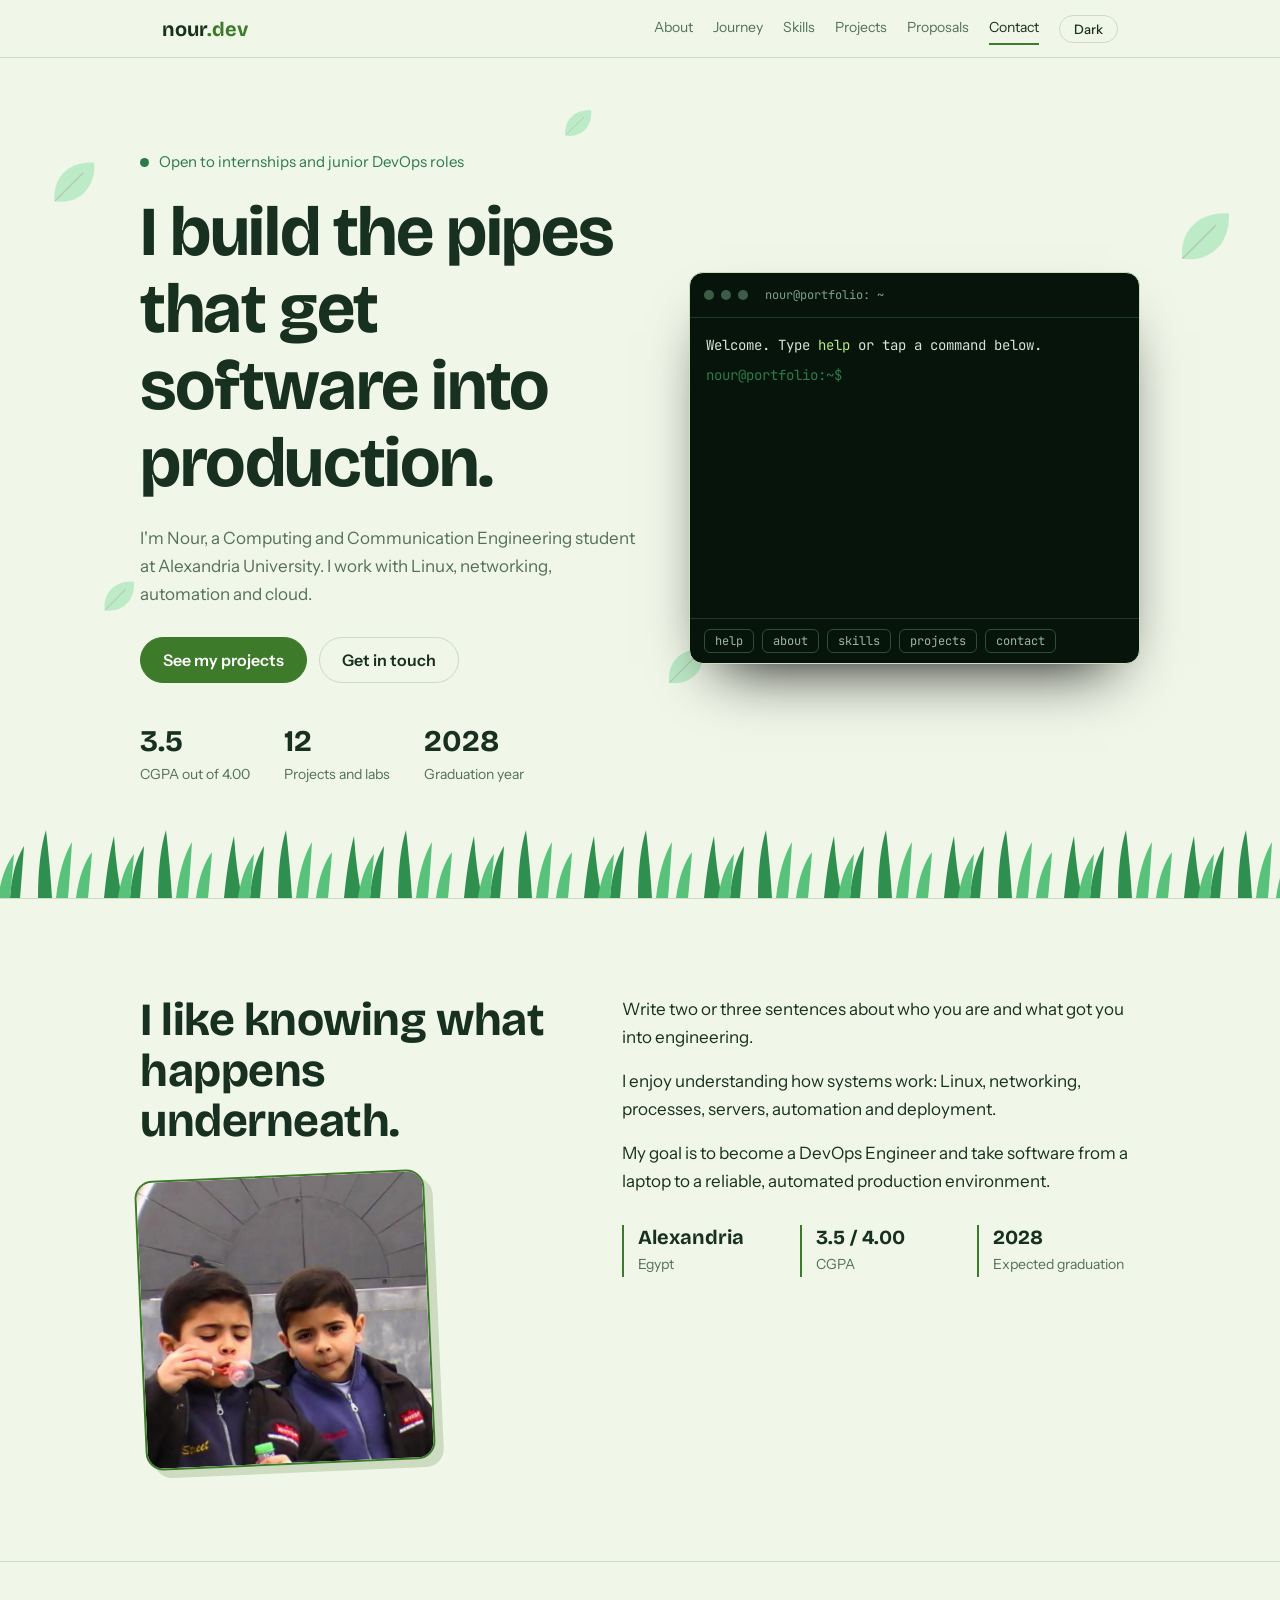
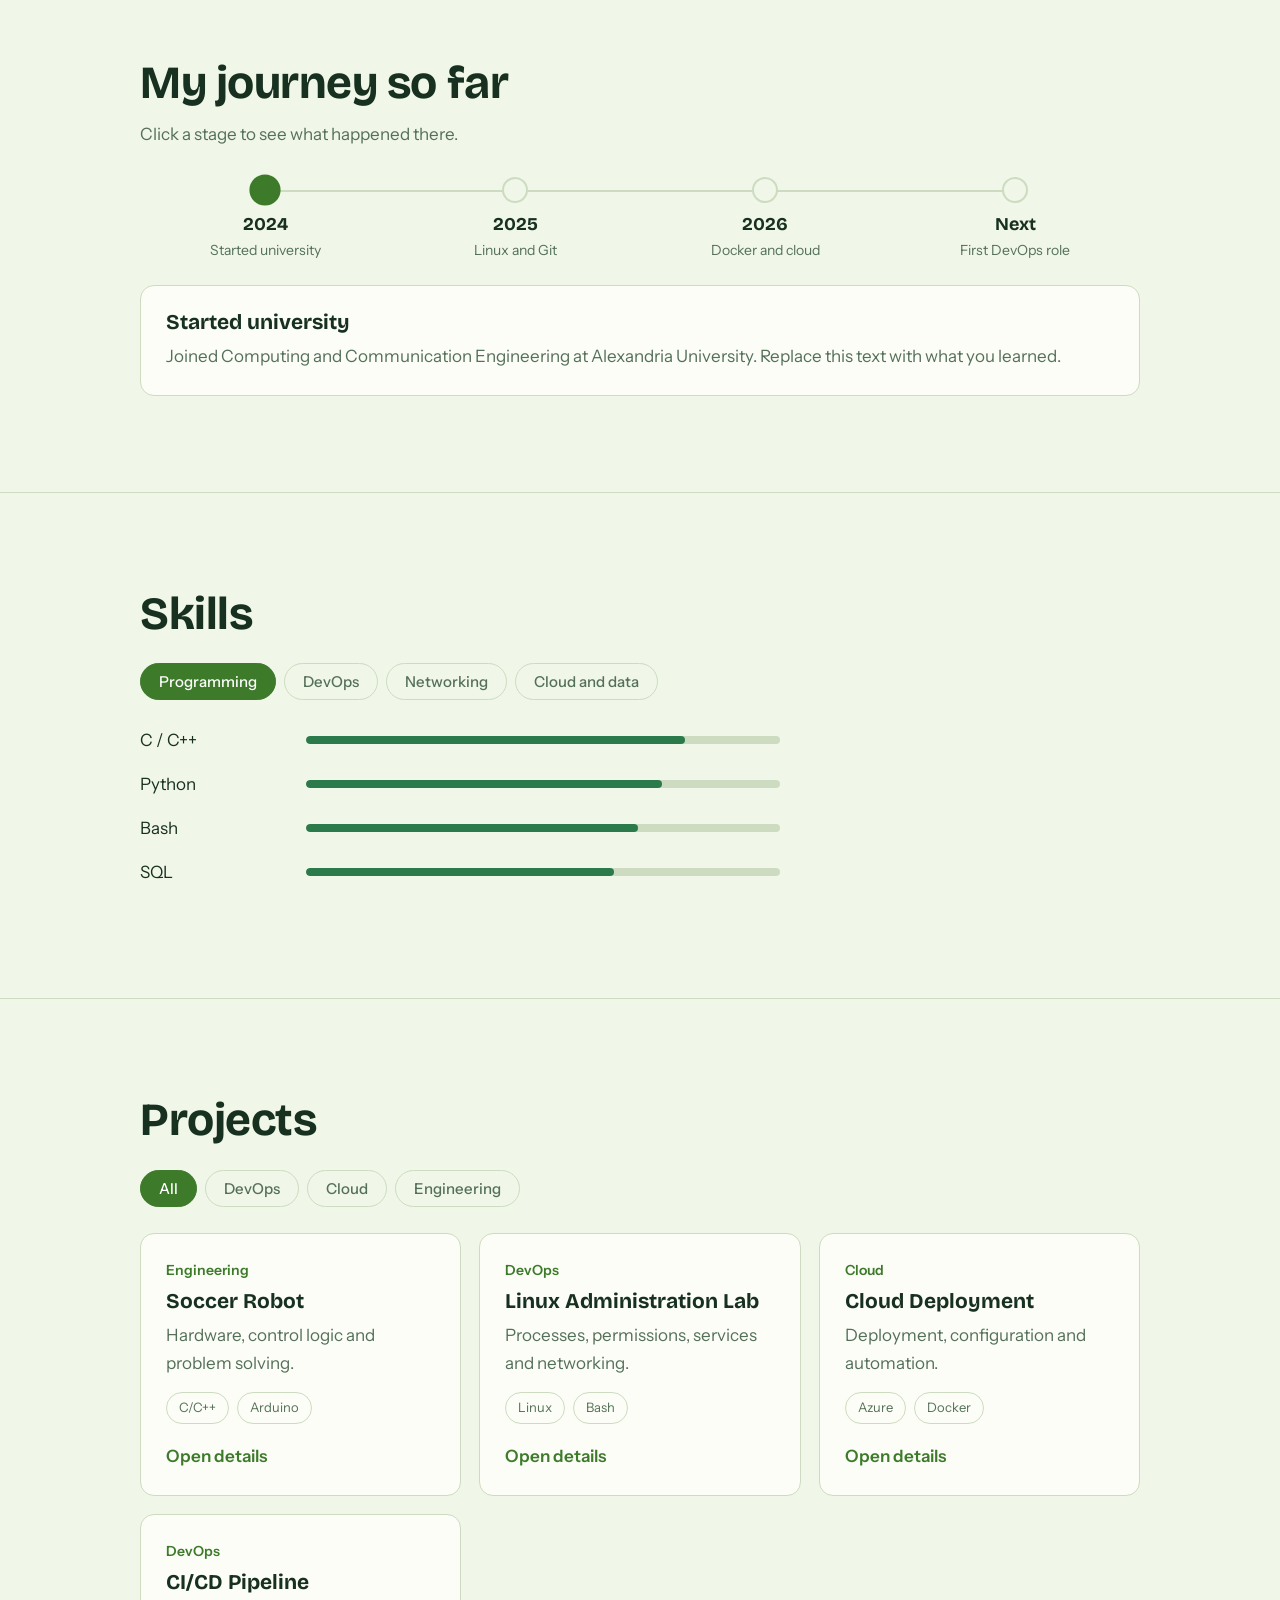
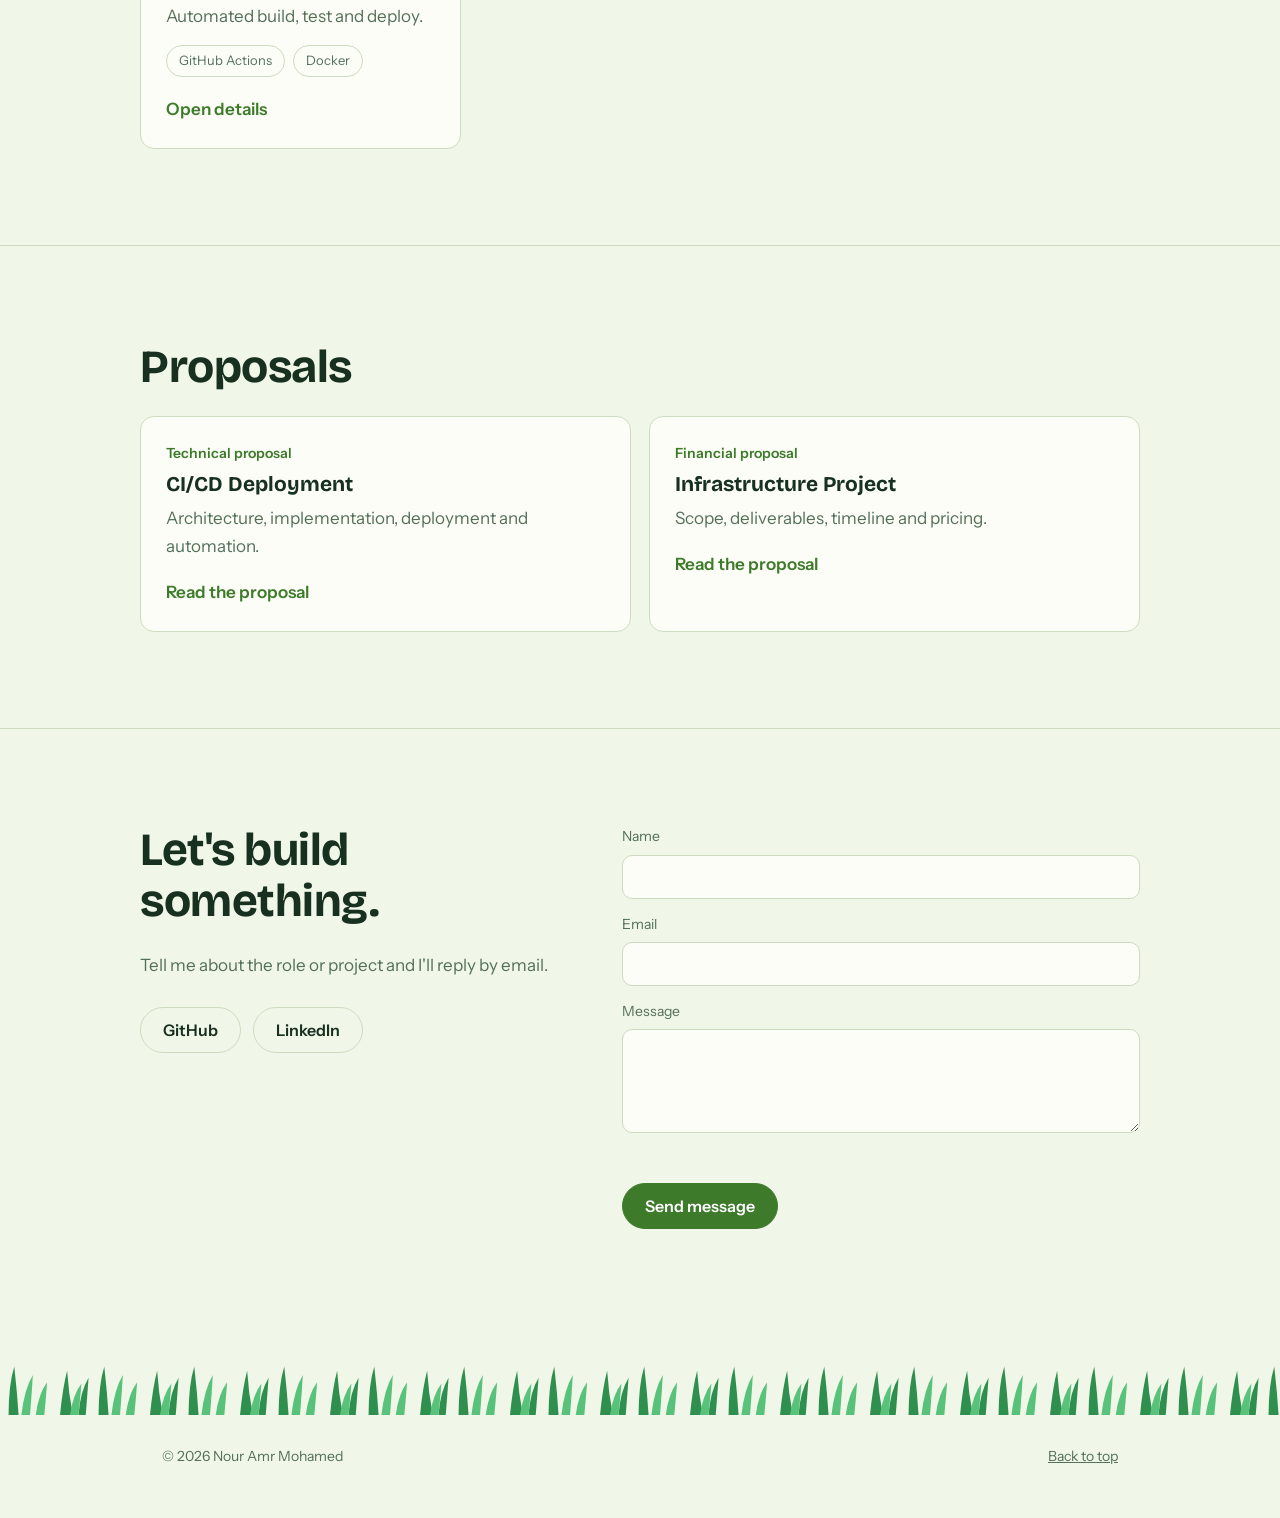
==== commit e3092f70: "Update image source path in about section" ====
--- a/index.html
+++ b/index.html
@@ -72,7 +72,7 @@
   <div class="container split">
     <div>
       <h2>I like knowing what happens underneath.</h2>
-      <figure class="photo"><img src="images/photo.jpg" alt="Two young boys outdoors, one blowing a bubble" width="640" height="640" loading="lazy"></figure>
+      <figure class="photo"><img src="photo.jpg" alt="Two young boys outdoors, one blowing a bubble" width="640" height="640" loading="lazy"></figure>
     </div>
     <div class="prose">
       <p>Write two or three sentences about who you are and what got you into engineering.</p>
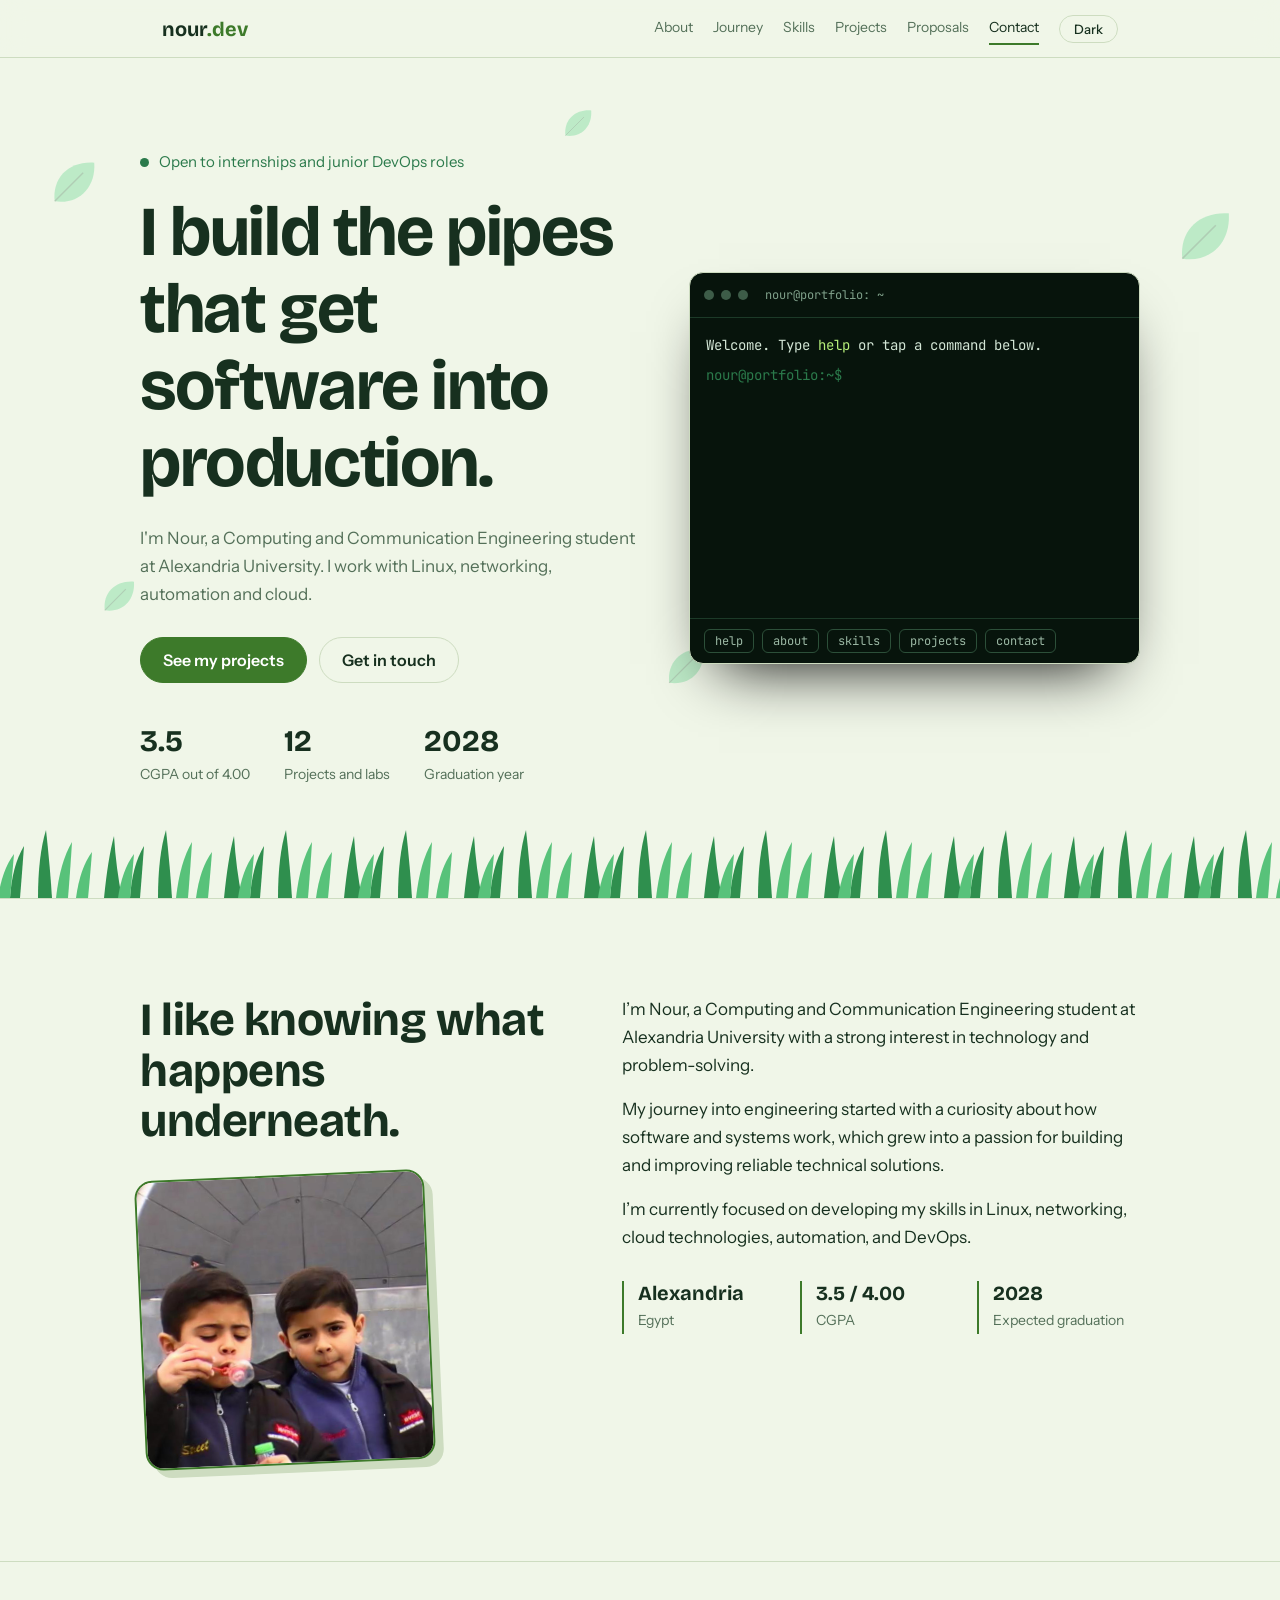
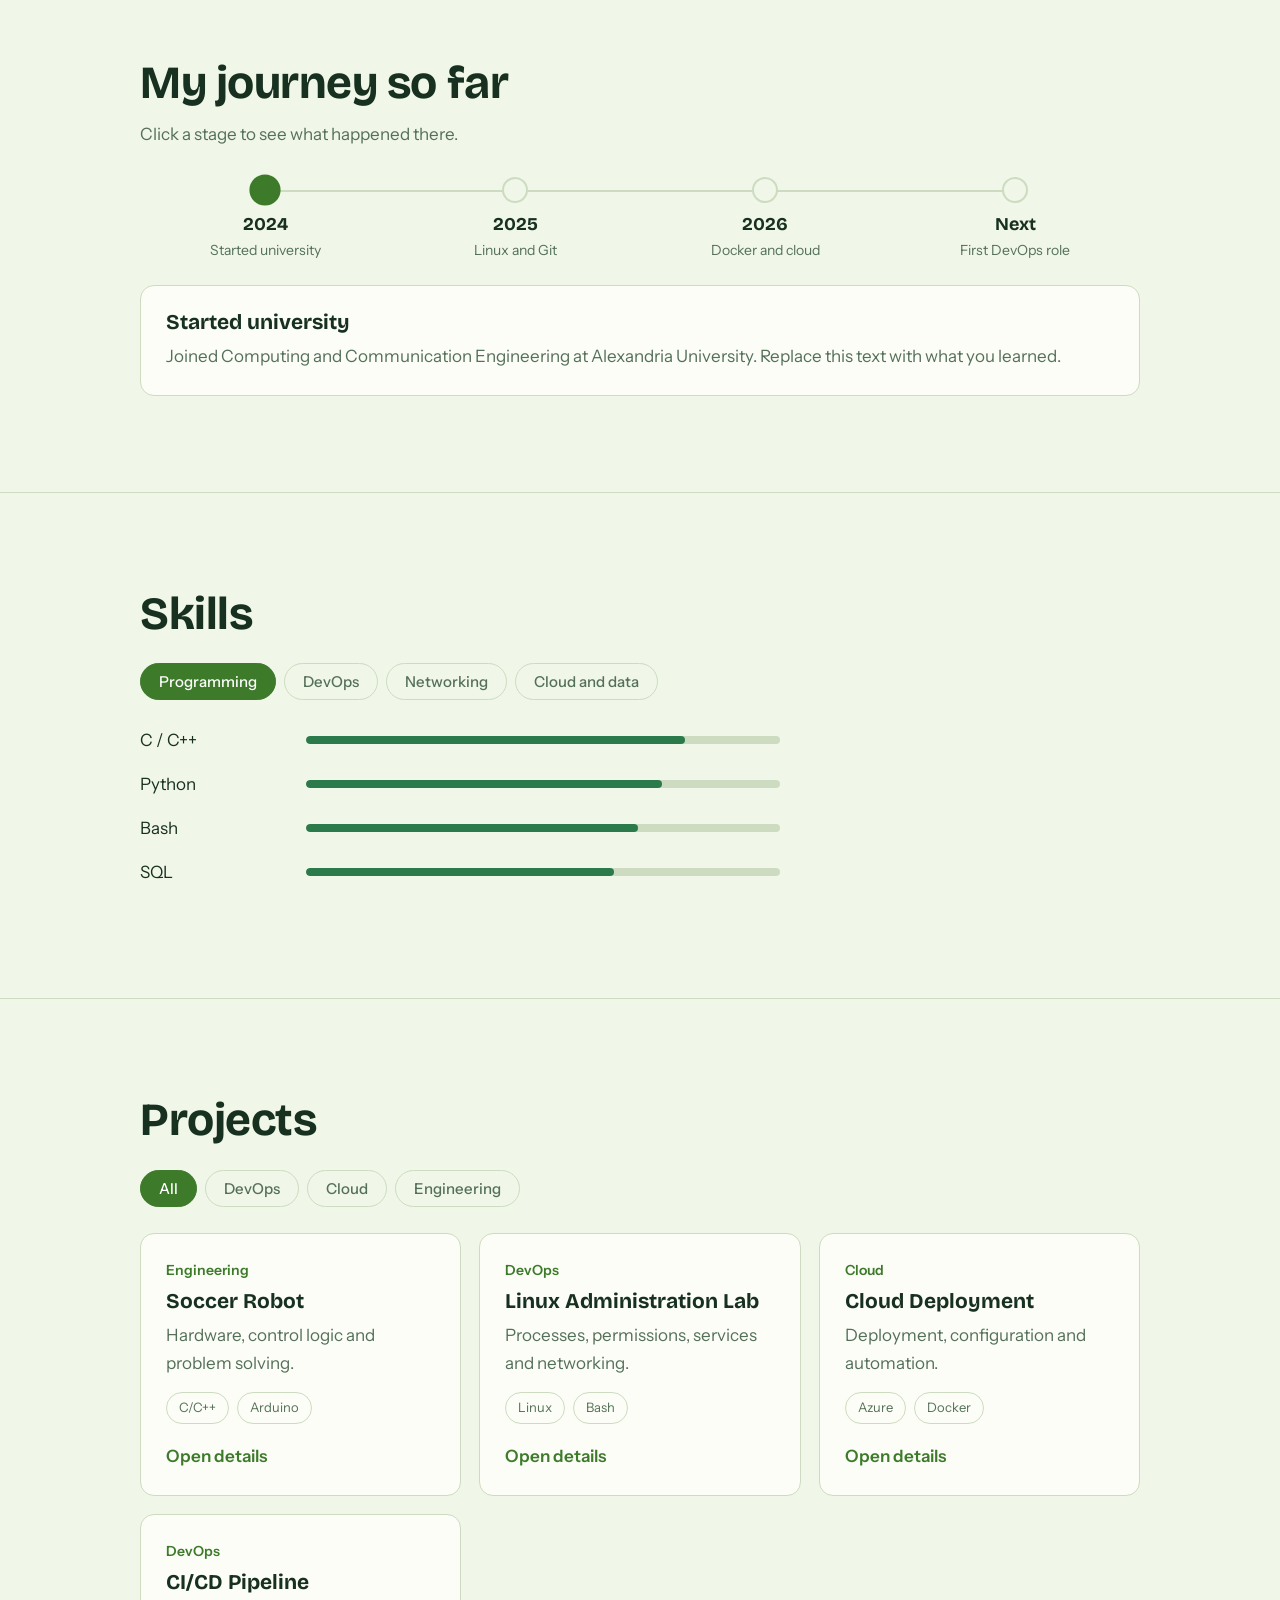
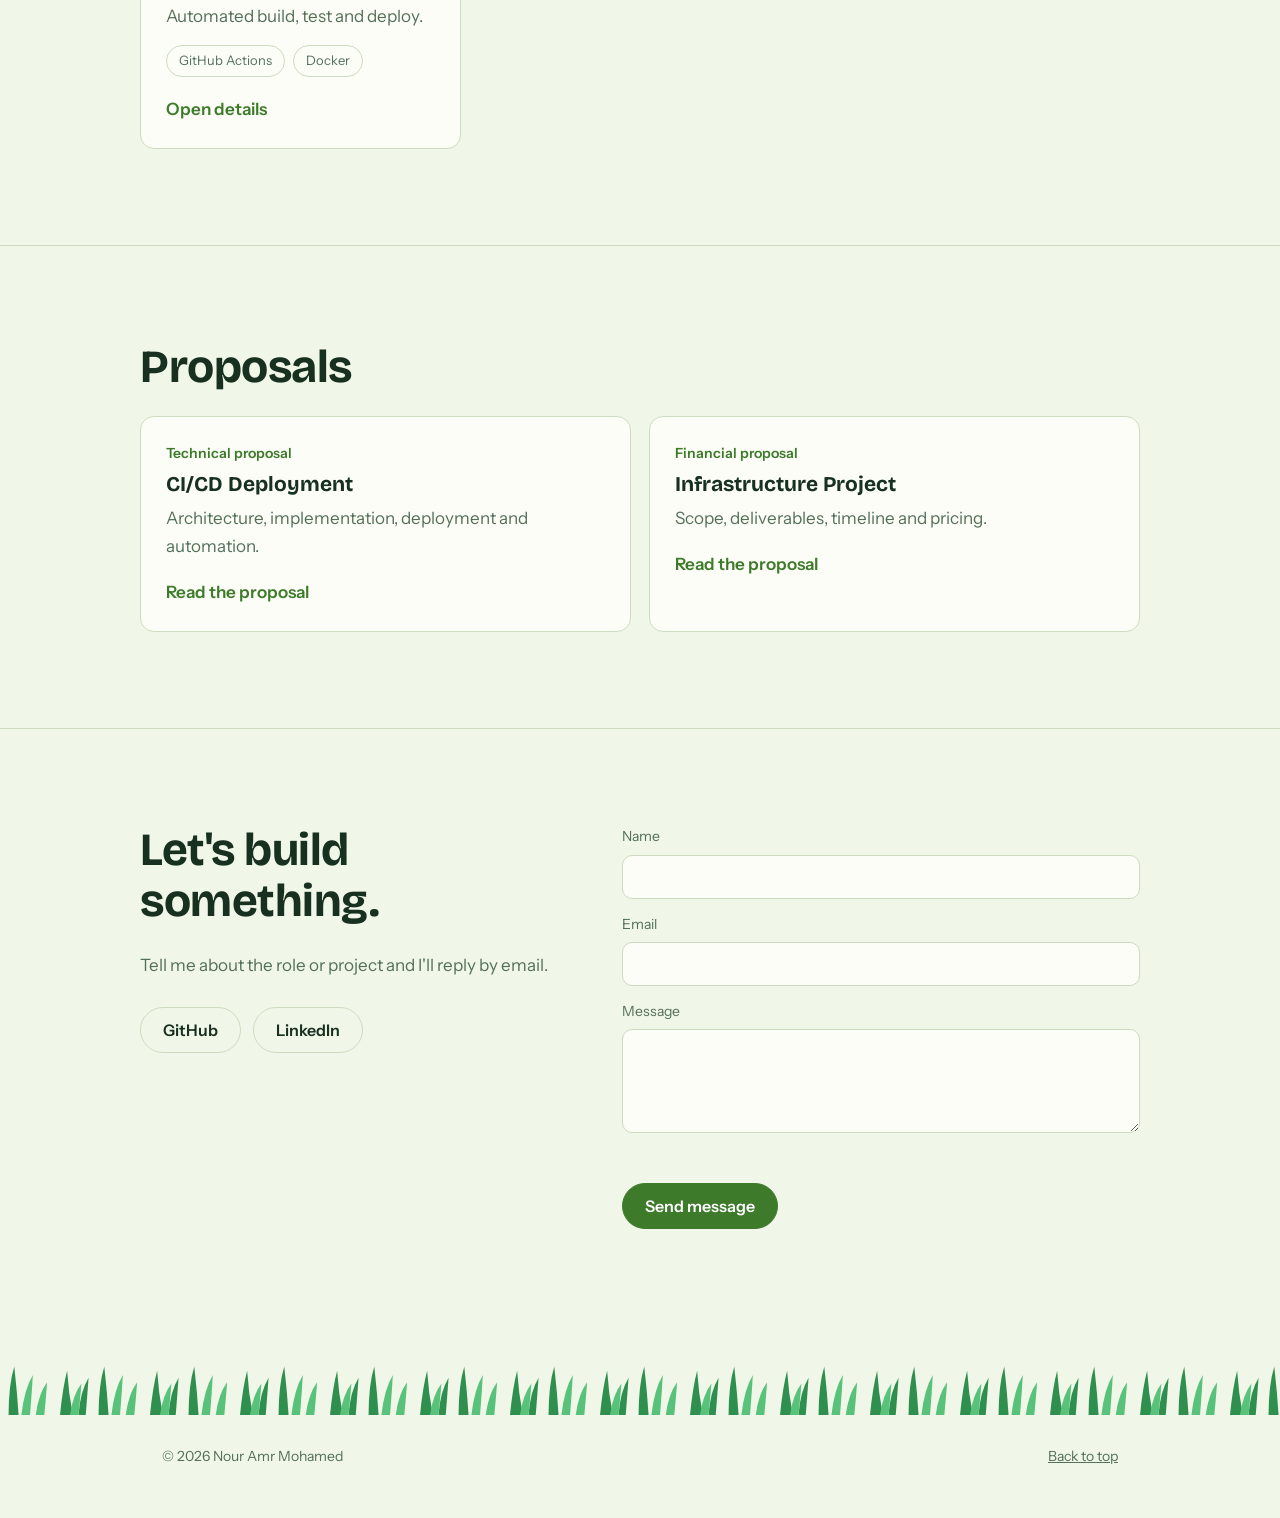
==== commit e3d49abc: "Update index.html" ====
--- a/index.html
+++ b/index.html
@@ -75,9 +75,9 @@
       <figure class="photo"><img src="photo.jpg" alt="Two young boys outdoors, one blowing a bubble" width="640" height="640" loading="lazy"></figure>
     </div>
     <div class="prose">
-      <p>Write two or three sentences about who you are and what got you into engineering.</p>
-      <p>I enjoy understanding how systems work: Linux, networking, processes, servers, automation and deployment.</p>
-      <p>My goal is to become a DevOps Engineer and take software from a laptop to a reliable, automated production environment.</p>
+      <p>I’m Nour, a Computing and Communication Engineering student at Alexandria University with a strong interest in technology and problem-solving.</p>
+      <p>My journey into engineering started with a curiosity about how software and systems work, which grew into a passion for building and improving reliable technical solutions.</p>
+      <p>I’m currently focused on developing my skills in Linux, networking, cloud technologies, automation, and DevOps.</p>
       <div class="facts">
         <div><b>Alexandria</b><span>Egypt</span></div>
         <div><b>3.5 / 4.00</b><span>CGPA</span></div>
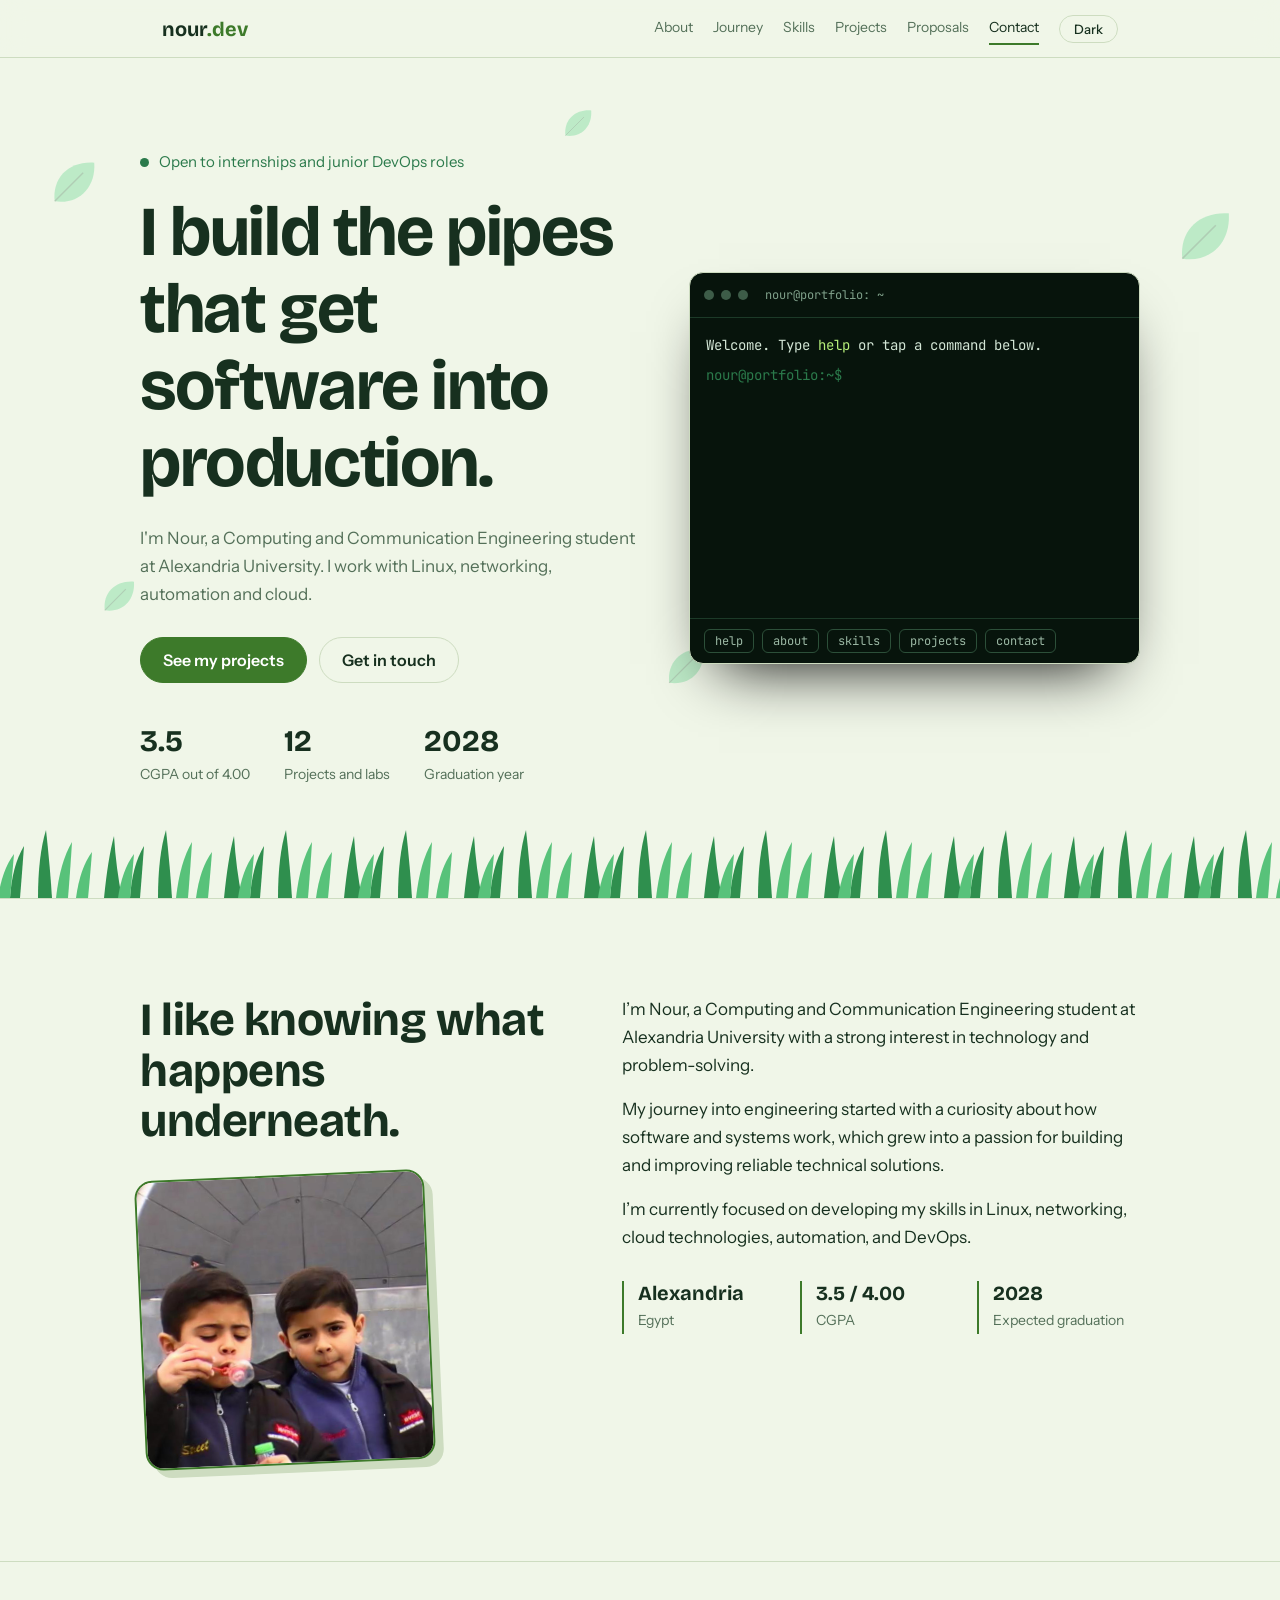
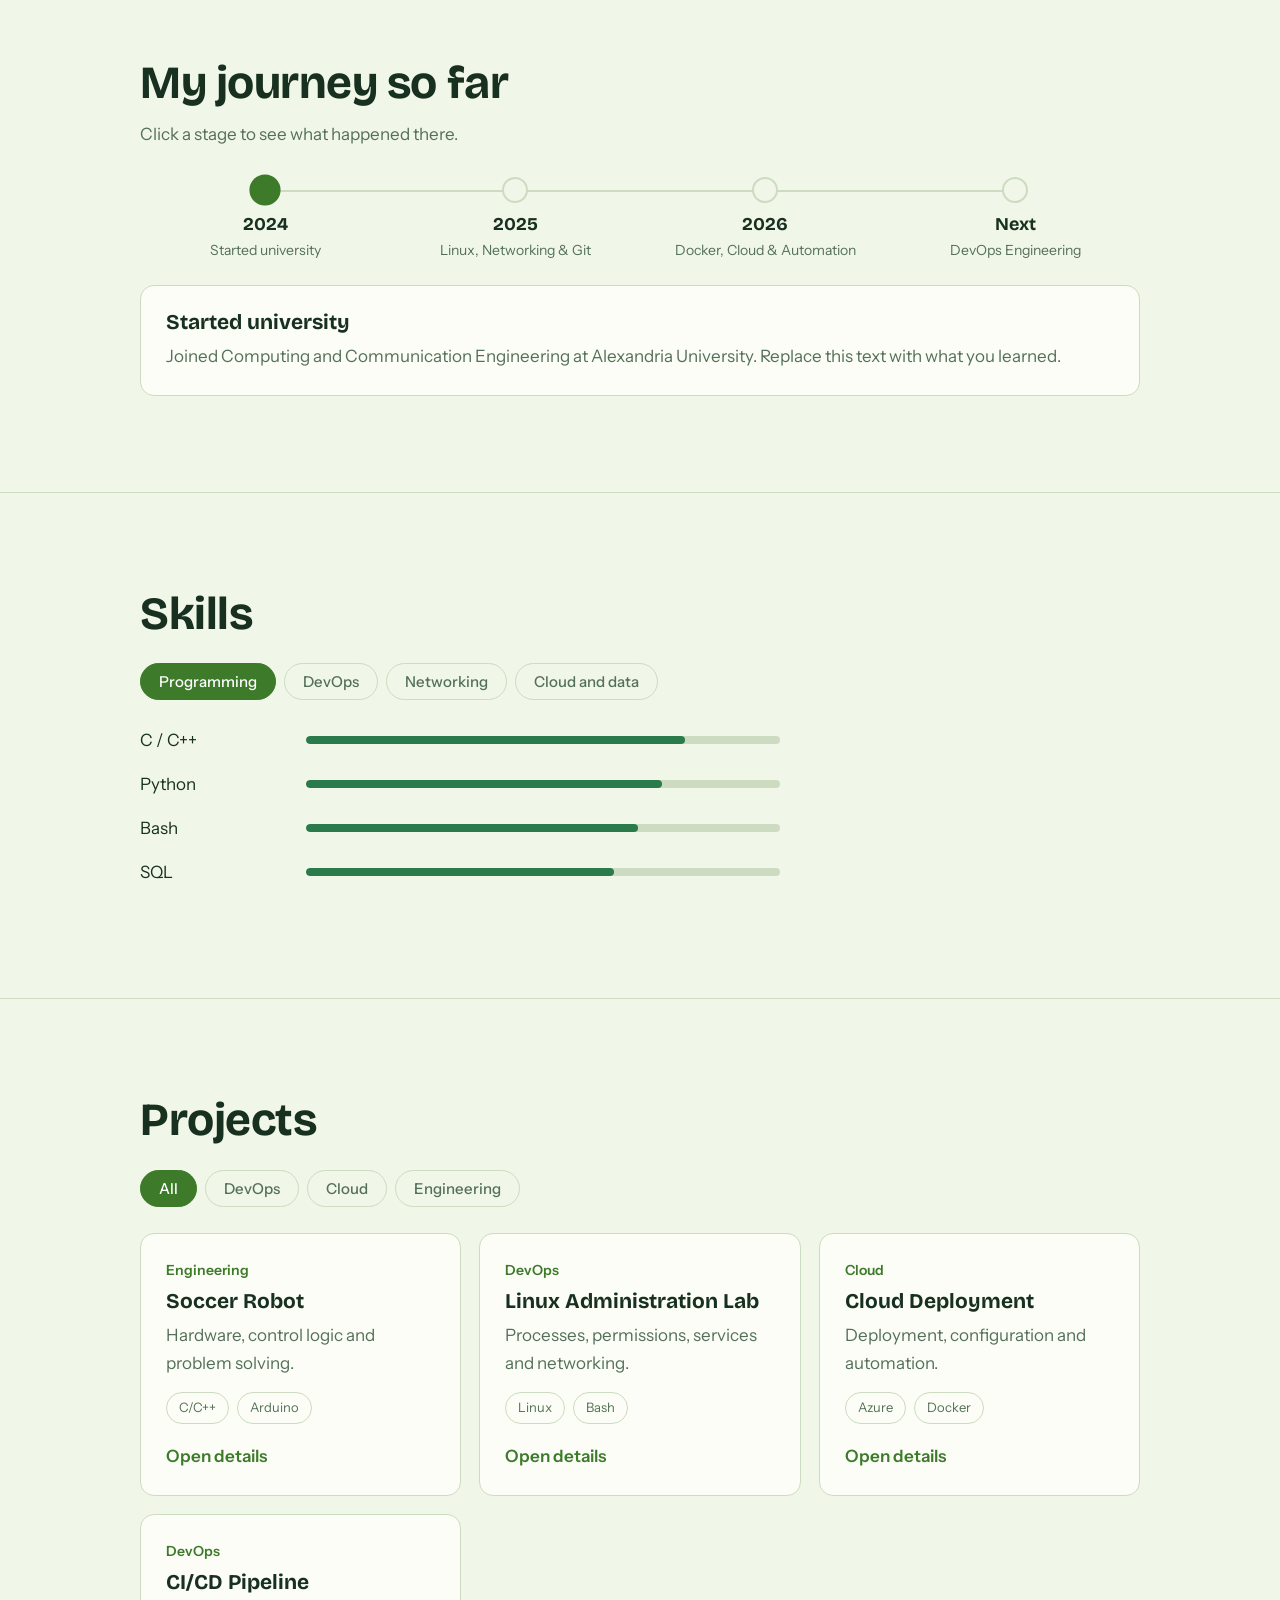
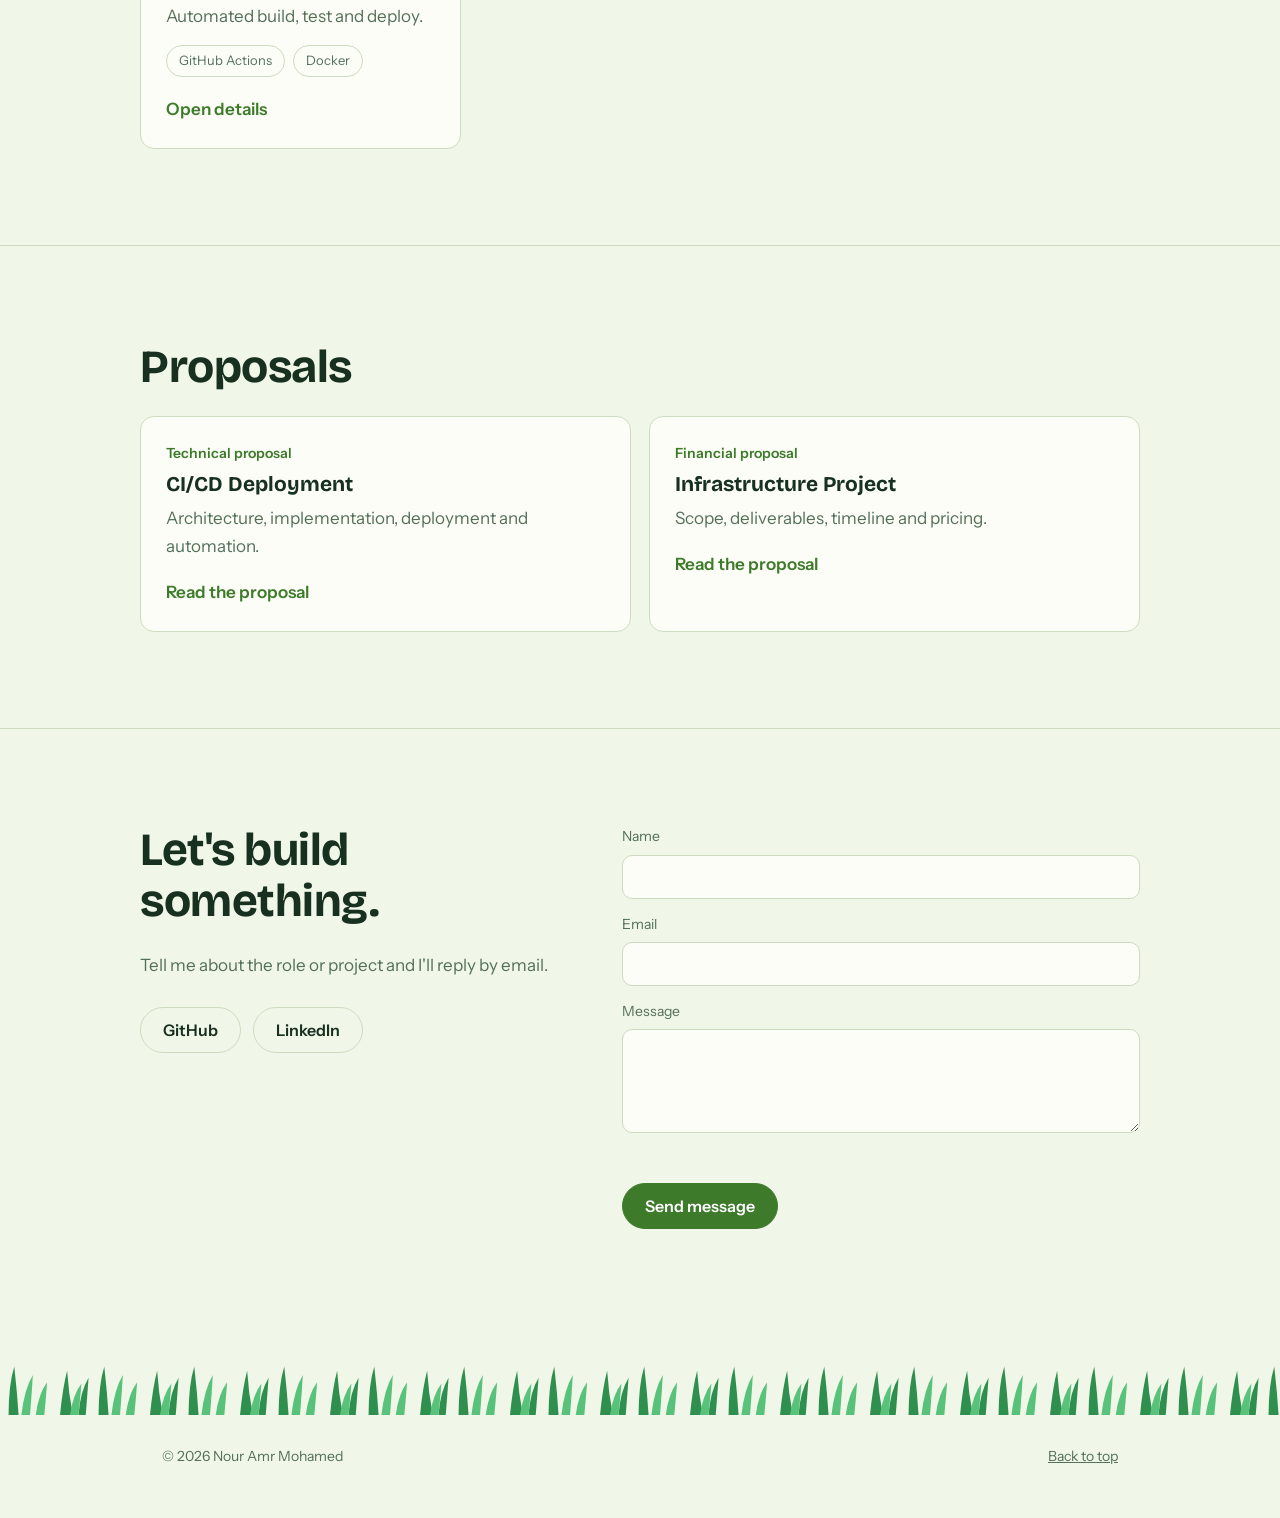
==== commit 7c1e1201: "Update index.html" ====
--- a/index.html
+++ b/index.html
@@ -93,9 +93,9 @@
     <p class="muted intro">Click a stage to see what happened there.</p>
     <div class="pipeline" id="pipeline">
       <button class="stage active" data-i="0"><i></i><b>2024</b><span>Started university</span></button>
-      <button class="stage" data-i="1"><i></i><b>2025</b><span>Linux and Git</span></button>
-      <button class="stage" data-i="2"><i></i><b>2026</b><span>Docker and cloud</span></button>
-      <button class="stage" data-i="3"><i></i><b>Next</b><span>First DevOps role</span></button>
+      <button class="stage" data-i="1"><i></i><b>2025</b><span>Linux, Networking & Git</span></button>
+      <button class="stage" data-i="2"><i></i><b>2026</b><span>Docker, Cloud & Automation</span></button>
+      <button class="stage" data-i="3"><i></i><b>Next</b><span>DevOps Engineering</span></button>
     </div>
     <div class="card stage-detail" id="stageDetail" aria-live="polite"></div>
   </div>
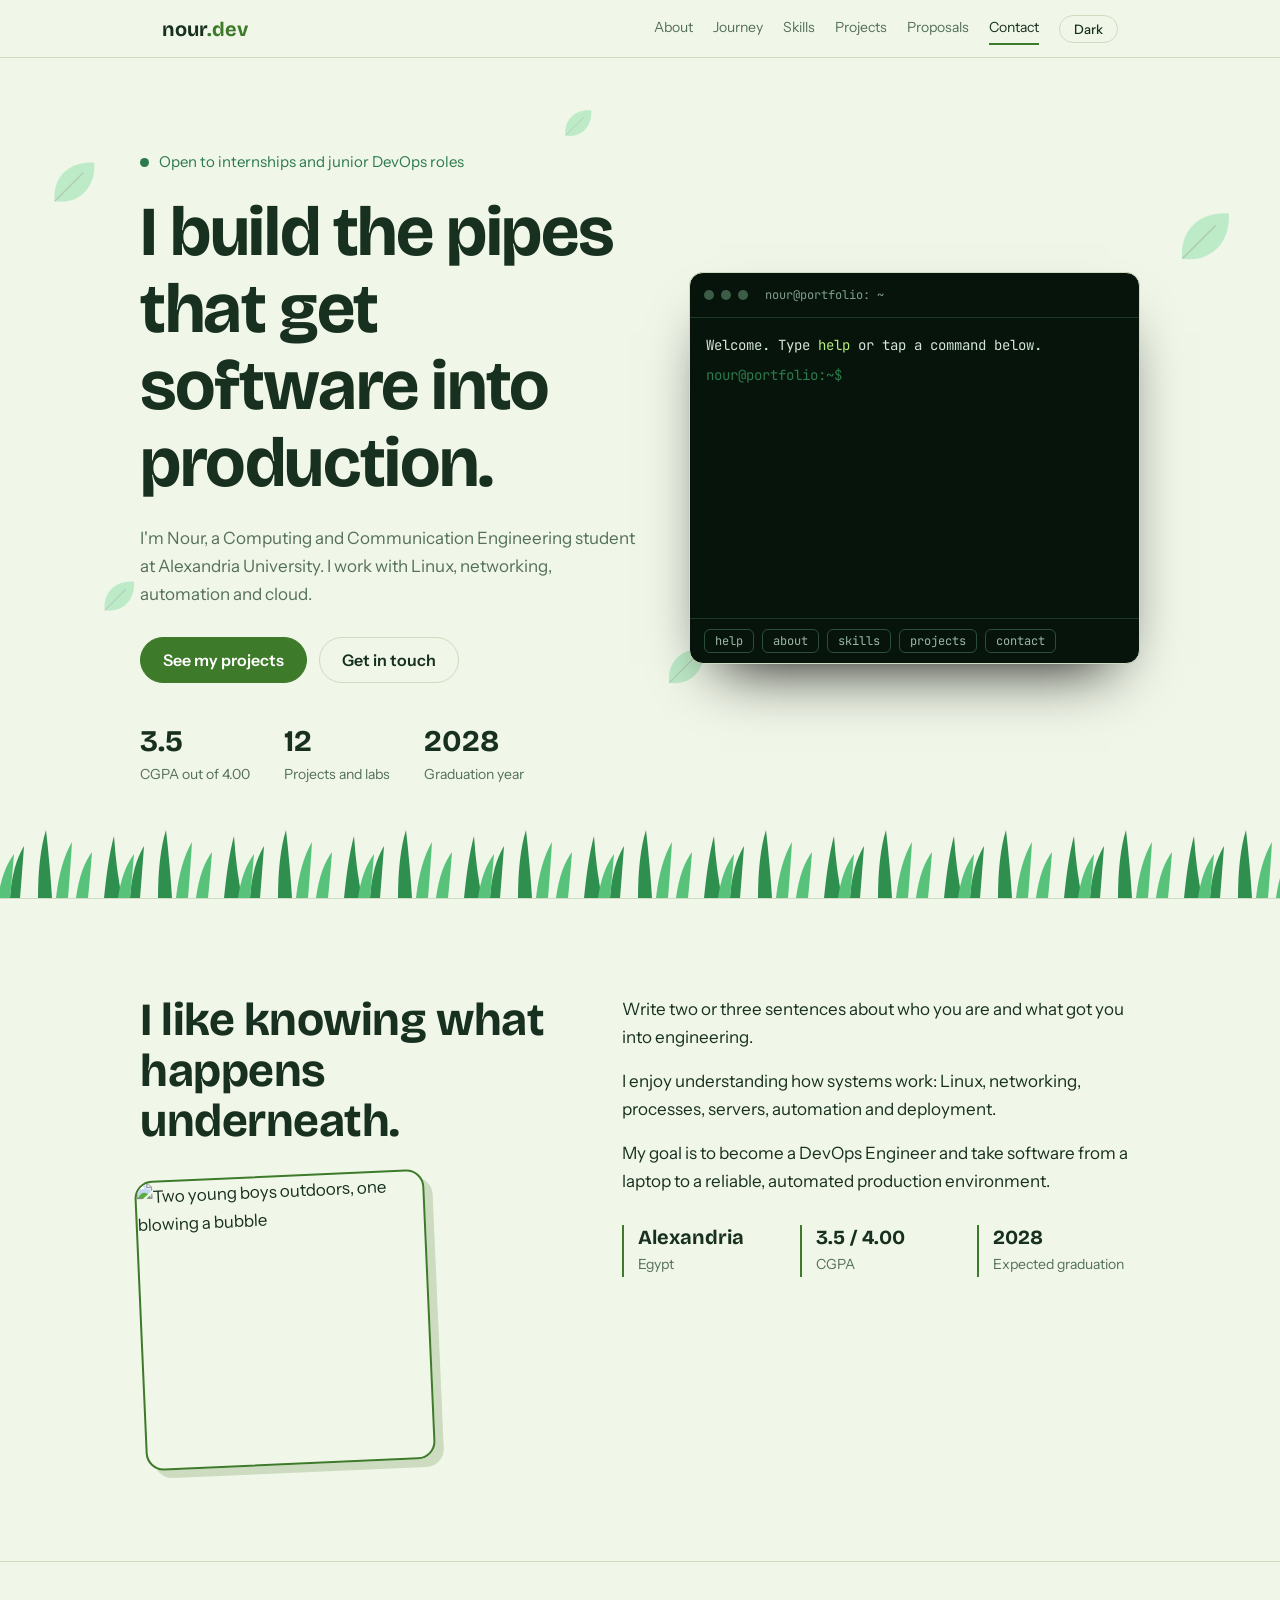
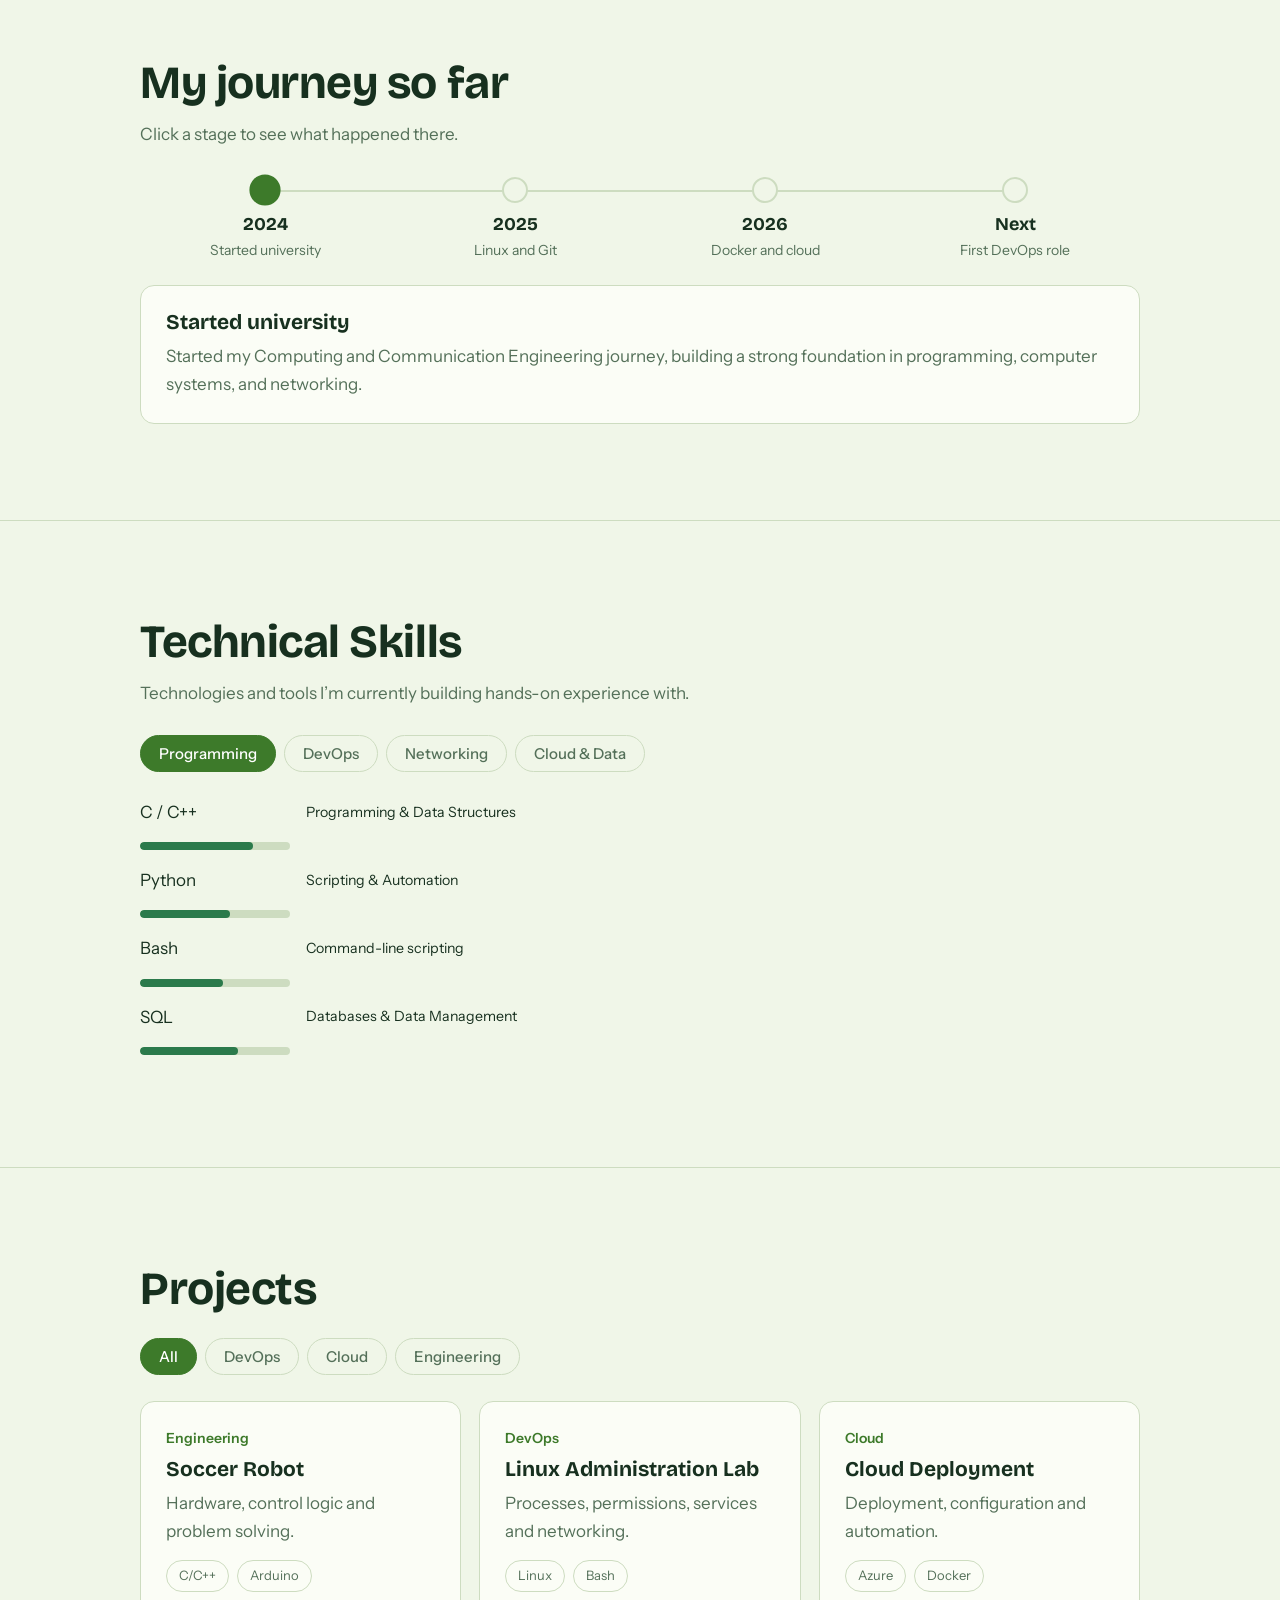
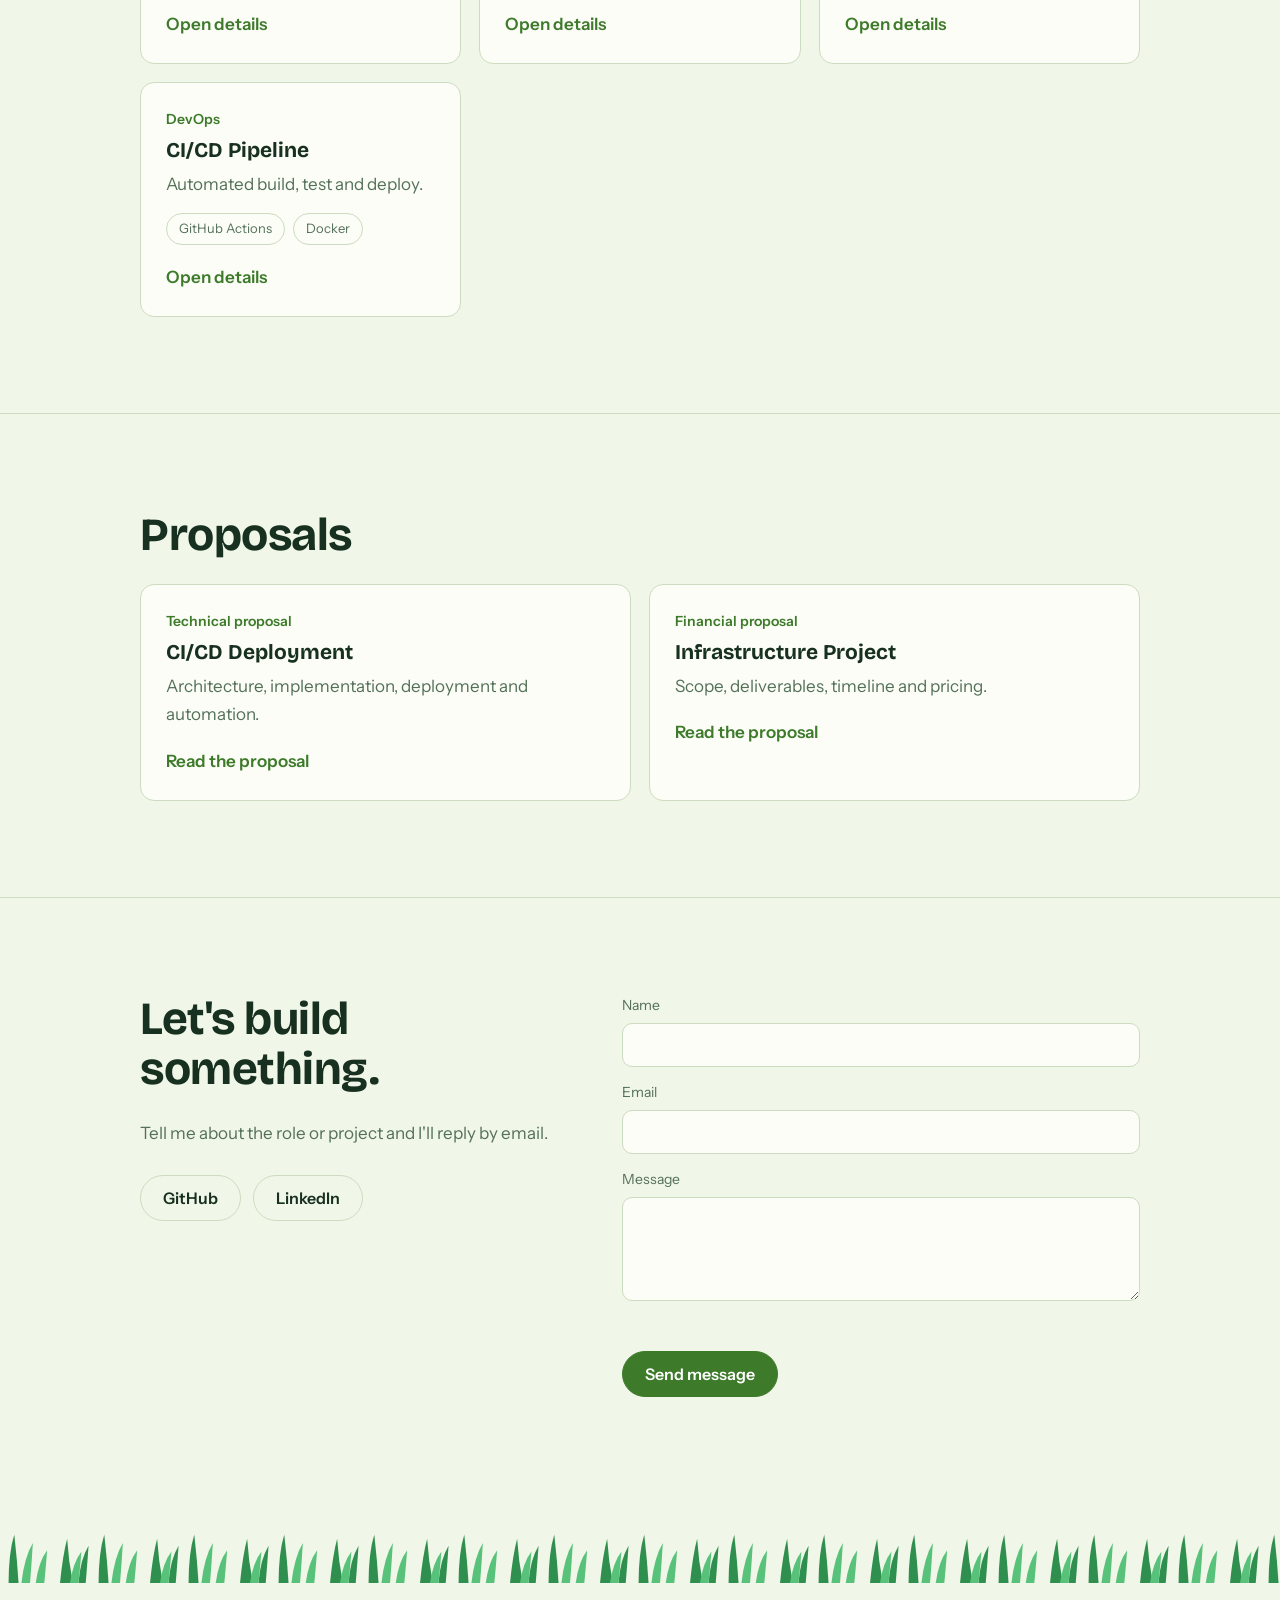
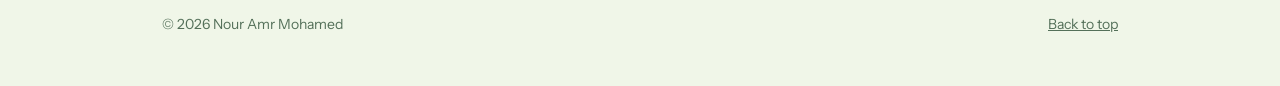
==== commit 0406fe25: "Update index.html" ====
--- a/index.html
+++ b/index.html
@@ -8,7 +8,7 @@
 <link rel="preconnect" href="https://fonts.googleapis.com">
 <link rel="preconnect" href="https://fonts.gstatic.com" crossorigin>
 <link rel="stylesheet" href="https://fonts.googleapis.com/css2?family=Bricolage+Grotesque:wght@500;700;800&family=Instrument+Sans:wght@400;500;600&family=JetBrains+Mono:wght@400;500&display=swap">
-<link rel="stylesheet" href="style.css?v=6">
+<link rel="stylesheet" href="style.css?v=8">
 </head>
 <body>
 <div class="progress" id="progress"></div>
@@ -72,12 +72,12 @@
   <div class="container split">
     <div>
       <h2>I like knowing what happens underneath.</h2>
-      <figure class="photo"><img src="photo.jpg" alt="Two young boys outdoors, one blowing a bubble" width="640" height="640" loading="lazy"></figure>
+      <figure class="photo"><img src="images/photo.jpg" alt="Two young boys outdoors, one blowing a bubble" width="640" height="640" loading="lazy"></figure>
     </div>
     <div class="prose">
-      <p>I’m Nour, a Computing and Communication Engineering student at Alexandria University with a strong interest in technology and problem-solving.</p>
-      <p>My journey into engineering started with a curiosity about how software and systems work, which grew into a passion for building and improving reliable technical solutions.</p>
-      <p>I’m currently focused on developing my skills in Linux, networking, cloud technologies, automation, and DevOps.</p>
+      <p>Write two or three sentences about who you are and what got you into engineering.</p>
+      <p>I enjoy understanding how systems work: Linux, networking, processes, servers, automation and deployment.</p>
+      <p>My goal is to become a DevOps Engineer and take software from a laptop to a reliable, automated production environment.</p>
       <div class="facts">
         <div><b>Alexandria</b><span>Egypt</span></div>
         <div><b>3.5 / 4.00</b><span>CGPA</span></div>
@@ -93,9 +93,9 @@
     <p class="muted intro">Click a stage to see what happened there.</p>
     <div class="pipeline" id="pipeline">
       <button class="stage active" data-i="0"><i></i><b>2024</b><span>Started university</span></button>
-      <button class="stage" data-i="1"><i></i><b>2025</b><span>Linux, Networking & Git</span></button>
-      <button class="stage" data-i="2"><i></i><b>2026</b><span>Docker, Cloud & Automation</span></button>
-      <button class="stage" data-i="3"><i></i><b>Next</b><span>DevOps Engineering</span></button>
+      <button class="stage" data-i="1"><i></i><b>2025</b><span>Linux and Git</span></button>
+      <button class="stage" data-i="2"><i></i><b>2026</b><span>Docker and cloud</span></button>
+      <button class="stage" data-i="3"><i></i><b>Next</b><span>First DevOps role</span></button>
     </div>
     <div class="card stage-detail" id="stageDetail" aria-live="polite"></div>
   </div>
@@ -103,36 +103,108 @@
 
 <section id="skills">
   <div class="container">
-    <h2>Skills</h2>
+    <h2>Technical Skills</h2>
+    <p class="muted intro">Technologies and tools I’m currently building hands-on experience with.</p>
+
     <div class="tabs" role="tablist">
       <button class="tab active" data-tab="prog" role="tab">Programming</button>
       <button class="tab" data-tab="devops" role="tab">DevOps</button>
       <button class="tab" data-tab="net" role="tab">Networking</button>
-      <button class="tab" data-tab="cloud" role="tab">Cloud and data</button>
+      <button class="tab" data-tab="cloud" role="tab">Cloud &amp; Data</button>
     </div>
 
     <div class="panel active" id="prog">
-      <div class="skill"><span>C / C++</span><div class="bar"><i style="--v:80%"></i></div></div>
-      <div class="skill"><span>Python</span><div class="bar"><i style="--v:75%"></i></div></div>
-      <div class="skill"><span>Bash</span><div class="bar"><i style="--v:70%"></i></div></div>
-      <div class="skill"><span>SQL</span><div class="bar"><i style="--v:65%"></i></div></div>
-    </div>
+      <div class="skill">
+        <span>C / C++</span>
+        <small>Programming &amp; Data Structures</small>
+        <div class="bar"><i style="--v:75%"></i></div>
+      </div>
+      <div class="skill">
+        <span>Python</span>
+        <small>Scripting &amp; Automation</small>
+        <div class="bar"><i style="--v:60%"></i></div>
+      </div>
+      <div class="skill">
+        <span>Bash</span>
+        <small>Command-line scripting</small>
+        <div class="bar"><i style="--v:55%"></i></div>
+      </div>
+      <div class="skill">
+        <span>SQL</span>
+        <small>Databases &amp; Data Management</small>
+        <div class="bar"><i style="--v:65%"></i></div>
+      </div>
+    </div>
+
     <div class="panel" id="devops">
-      <div class="skill"><span>Linux</span><div class="bar"><i style="--v:75%"></i></div></div>
-      <div class="skill"><span>Git and GitHub</span><div class="bar"><i style="--v:80%"></i></div></div>
-      <div class="skill"><span>Docker</span><div class="bar"><i style="--v:60%"></i></div></div>
-      <div class="skill"><span>CI/CD</span><div class="bar"><i style="--v:55%"></i></div></div>
-    </div>
+      <div class="skill">
+        <span>Linux</span>
+        <small>System administration &amp; CLI</small>
+        <div class="bar"><i style="--v:70%"></i></div>
+      </div>
+      <div class="skill">
+        <span>Git &amp; GitHub</span>
+        <small>Version control &amp; workflows</small>
+        <div class="bar"><i style="--v:75%"></i></div>
+      </div>
+      <div class="skill">
+        <span>Docker</span>
+        <small>Containerization</small>
+        <div class="bar"><i style="--v:45%"></i></div>
+      </div>
+      <div class="skill">
+        <span>CI/CD</span>
+        <small>Deployment automation</small>
+        <div class="bar"><i style="--v:35%"></i></div>
+      </div>
+    </div>
+
     <div class="panel" id="net">
-      <div class="skill"><span>TCP/IP</span><div class="bar"><i style="--v:70%"></i></div></div>
-      <div class="skill"><span>CCNA fundamentals</span><div class="bar"><i style="--v:65%"></i></div></div>
-      <div class="skill"><span>Troubleshooting</span><div class="bar"><i style="--v:60%"></i></div></div>
-    </div>
+      <div class="skill">
+        <span>TCP/IP</span>
+        <small>Networking fundamentals</small>
+        <div class="bar"><i style="--v:65%"></i></div>
+      </div>
+      <div class="skill">
+        <span>CCNA Fundamentals</span>
+        <small>Routing, switching &amp; network concepts</small>
+        <div class="bar"><i style="--v:60%"></i></div>
+      </div>
+      <div class="skill">
+        <span>Network Troubleshooting</span>
+        <small>Connectivity &amp; diagnostics</small>
+        <div class="bar"><i style="--v:65%"></i></div>
+      </div>
+      <div class="skill">
+        <span>SSH</span>
+        <small>Remote system access</small>
+        <div class="bar"><i style="--v:55%"></i></div>
+      </div>
+    </div>
+
     <div class="panel" id="cloud">
-      <div class="skill"><span>Azure</span><div class="bar"><i style="--v:50%"></i></div></div>
-      <div class="skill"><span>Data pipelines</span><div class="bar"><i style="--v:55%"></i></div></div>
-      <div class="skill"><span>SQL</span><div class="bar"><i style="--v:65%"></i></div></div>
-    </div>
+      <div class="skill">
+        <span>Azure</span>
+        <small>Cloud fundamentals</small>
+        <div class="bar"><i style="--v:45%"></i></div>
+      </div>
+      <div class="skill">
+        <span>Data Pipelines</span>
+        <small>Data engineering workflows</small>
+        <div class="bar"><i style="--v:50%"></i></div>
+      </div>
+      <div class="skill">
+        <span>SQL</span>
+        <small>Relational databases</small>
+        <div class="bar"><i style="--v:65%"></i></div>
+      </div>
+      <div class="skill">
+        <span>Cloud Deployment</span>
+        <small>Currently developing</small>
+        <div class="bar"><i style="--v:45%"></i></div>
+      </div>
+    </div>
+
   </div>
 </section>
 
@@ -249,6 +321,6 @@
   <a class="button primary" id="mLink" href="#">View on GitHub</a>
 </dialog>
 
-<script src="script.js?v=6"></script>
+<script src="script.js?v=8"></script>
 </body>
 </html>
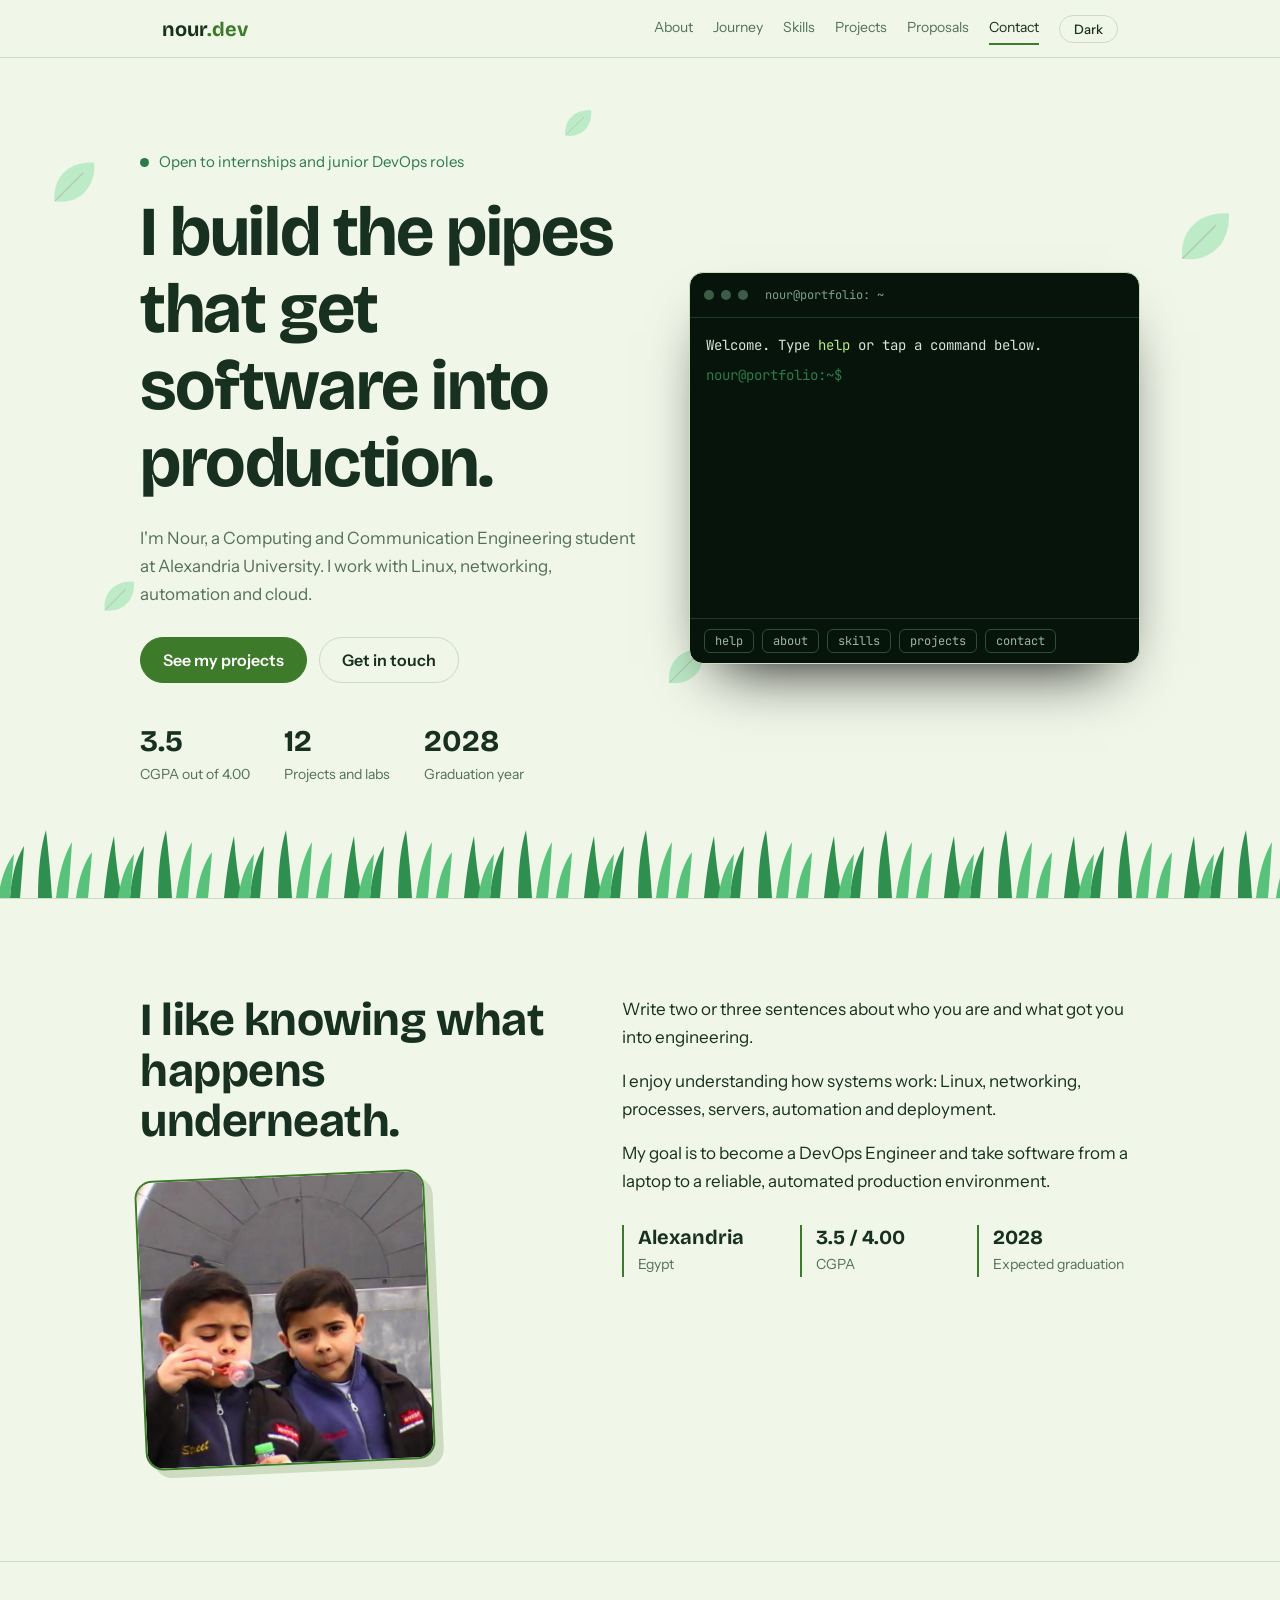
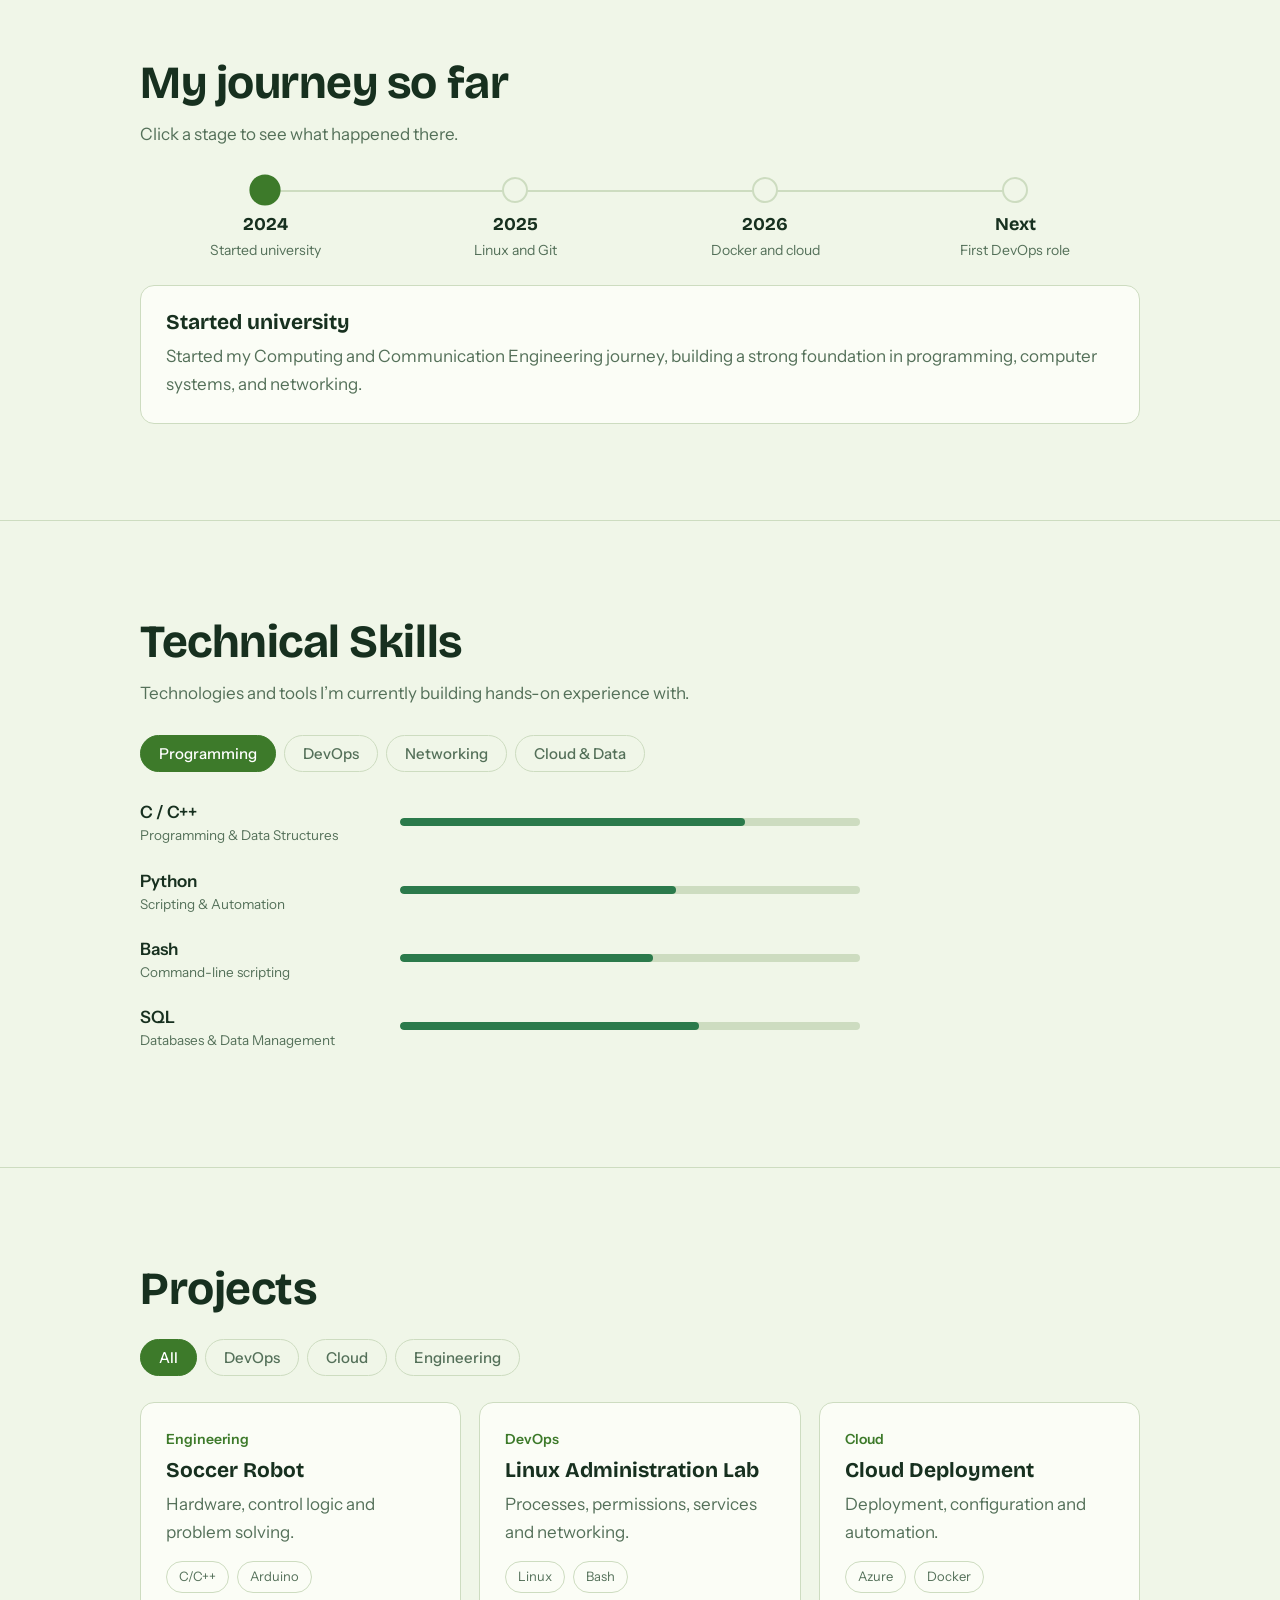
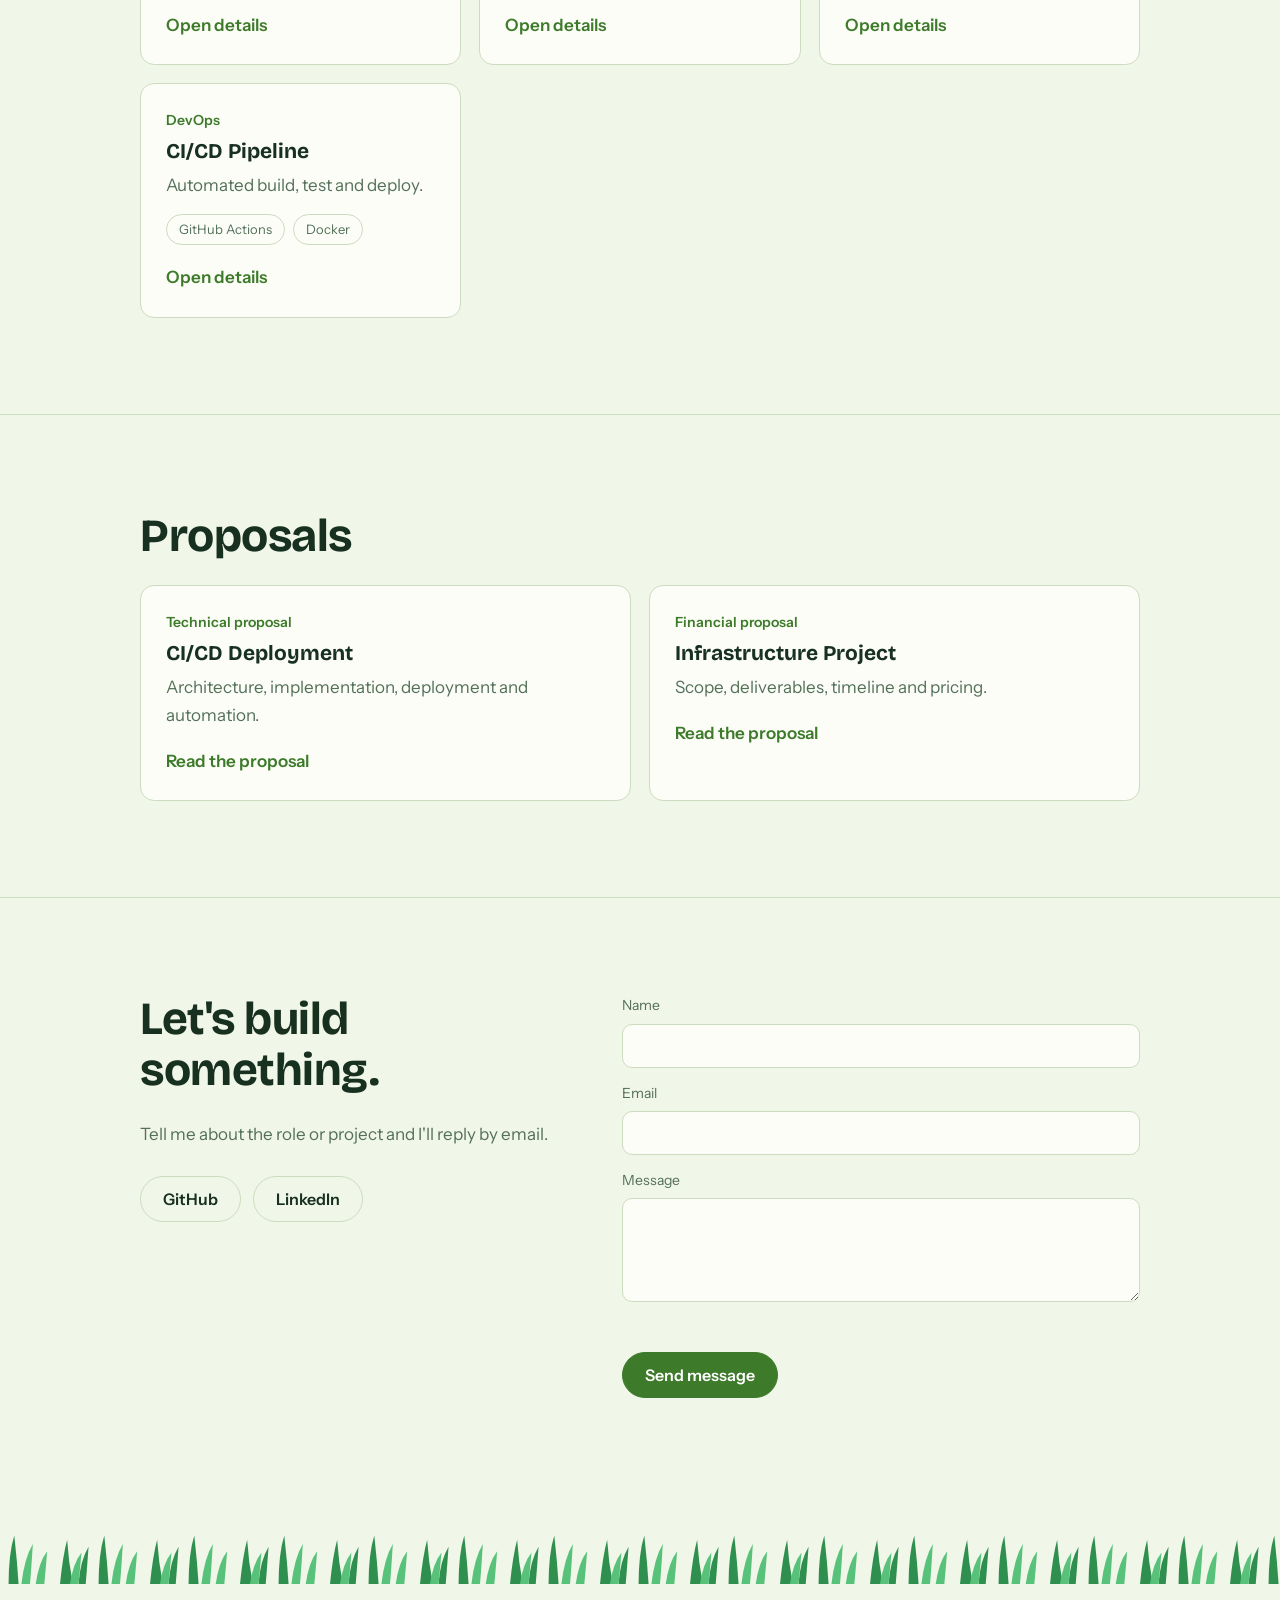
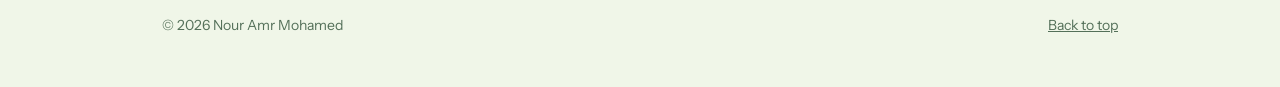
==== commit 4b685901: "Update index.html" ====
--- a/index.html
+++ b/index.html
@@ -72,7 +72,7 @@
   <div class="container split">
     <div>
       <h2>I like knowing what happens underneath.</h2>
-      <figure class="photo"><img src="images/photo.jpg" alt="Two young boys outdoors, one blowing a bubble" width="640" height="640" loading="lazy"></figure>
+      <figure class="photo"><img src="photo.jpg" alt="Two young boys outdoors, one blowing a bubble" width="640" height="640" loading="lazy"></figure>
     </div>
     <div class="prose">
       <p>Write two or three sentences about who you are and what got you into engineering.</p>
--- a/style.css
+++ b/style.css
@@ -1,4 +1,3 @@
-
 :root{
   --bg:#0d1f15;--surface:#13291c;--line:#244a33;
   --text:#e8f4e9;--muted:#9bb8a4;
@@ -97,7 +96,7 @@
 .tab.active,.chip.active{background:var(--accent);border-color:var(--accent);color:var(--ink)}
 .panel{display:none;max-width:640px}
 .panel.active{display:block}
-.skill{display:grid;grid-template-columns:150px 1fr;gap:16px;align-items:center;margin-bottom:16px}
+.skill{display:grid;grid-template-columns:200px 1fr;gap:16px;align-items:center;margin-bottom:16px}
 .bar{height:8px;background:var(--line);border-radius:99px;overflow:hidden}
 .bar i{display:block;height:100%;width:0;background:var(--green);border-radius:99px;transition:width .9s cubic-bezier(.2,.8,.2,1)}
 .panel.active .bar i{width:var(--v)}
@@ -142,7 +141,7 @@
   .nav-links.open{display:flex}
   .pipeline{grid-template-columns:1fr 1fr;row-gap:22px}
   .pipeline::before{display:none}
-  .skill{grid-template-columns:110px 1fr}
+  .skill{grid-template-columns:130px 1fr}
 }
 @media(prefers-reduced-motion:reduce){.status i{animation:none}html{scroll-behavior:auto}}
 
@@ -164,3 +163,14 @@
 .photo{width:min(290px,100%);margin-top:28px;transform:rotate(-2.5deg);transition:transform .3s}
 .photo:hover{transform:rotate(0) scale(1.02)}
 .photo img{display:block;width:100%;height:auto;aspect-ratio:1;object-fit:cover;border-radius:18px;border:2px solid var(--accent);box-shadow:8px 8px 0 var(--line)}
+
+/* SKILLS WITH DESCRIPTIONS */
+.panel{max-width:720px}
+.skill{grid-template-columns:240px 1fr;grid-template-rows:auto auto;column-gap:20px;row-gap:0;margin-bottom:22px}
+.skill span{grid-column:1;font-weight:600}
+.skill small{grid-column:1;color:var(--muted);font-size:13.5px;line-height:1.35}
+.skill .bar{grid-column:2;grid-row:1/3;align-self:center}
+@media(max-width:760px){
+  .skill{grid-template-columns:1fr;row-gap:2px}
+  .skill .bar{grid-column:1;grid-row:auto;margin-top:8px}
+}
